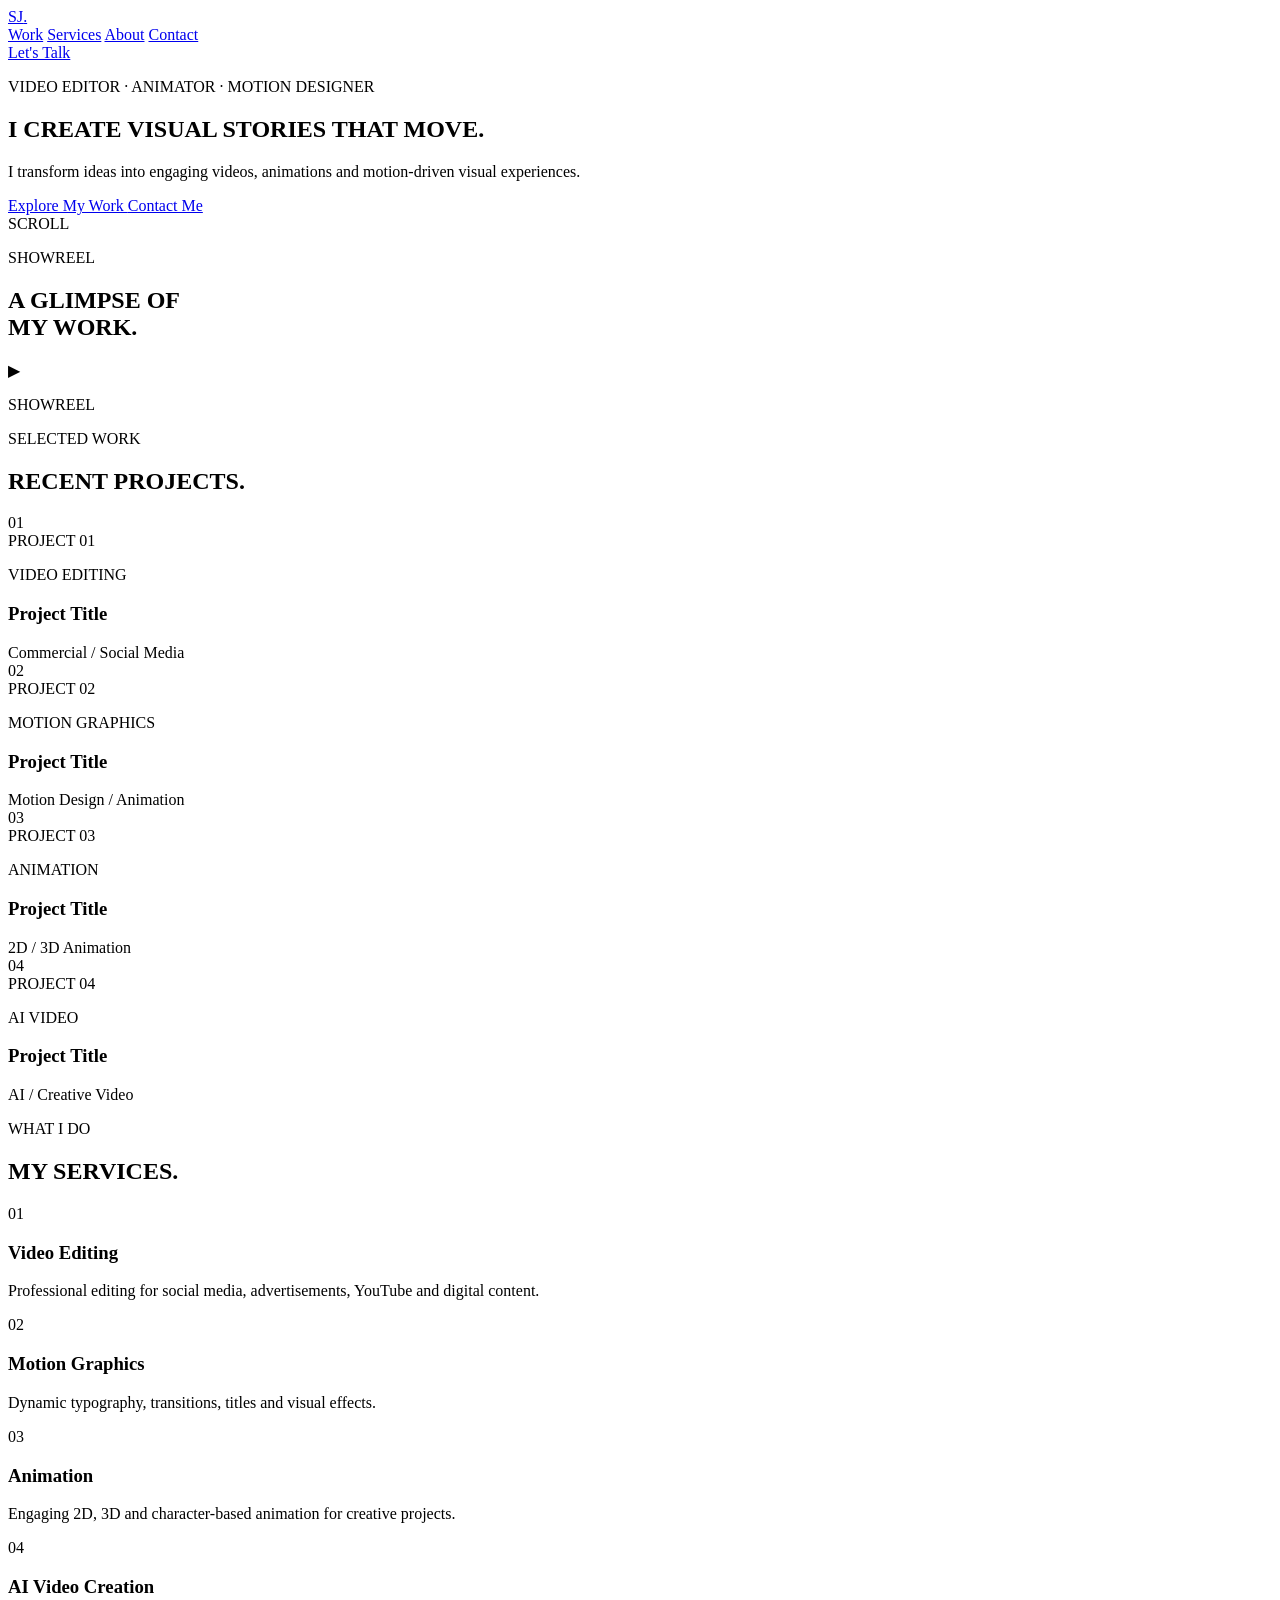
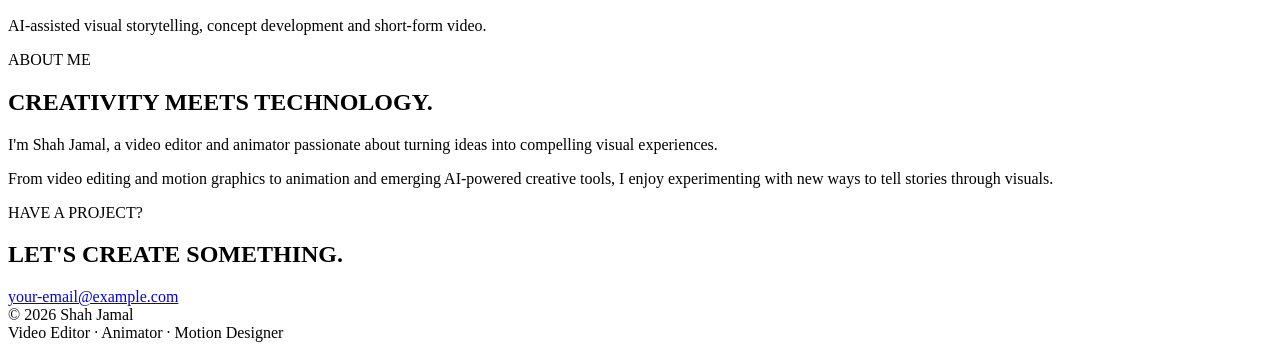
==== index.html @ 6ca26cd1 "Create initial portfolio structure" ====
<!DOCTYPE html>
<html lang="en">
<head>
    <meta charset="UTF-8">

    <meta name="viewport" content="width=device-width, initial-scale=1.0">

    <meta name="description" content="Shah Jamal — Video Editor, Animator and Motion Designer.">

    <title>Shah Jamal | Video Editor & Animator</title>

    <!-- Main stylesheet — we will create this next -->
    <link rel="stylesheet" href="style.css">
</head>

<body>

    <!-- =========================
         NAVIGATION
    ========================== -->

    <header class="navbar">

        <a href="#home" class="logo">
            SJ<span>.</span>
        </a>

        <nav>
            <a href="#work">Work</a>
            <a href="#services">Services</a>
            <a href="#about">About</a>
            <a href="#contact">Contact</a>
        </nav>

        <a href="#contact" class="nav-button">
            Let's Talk
        </a>

    </header>


    <!-- =========================
         HERO SECTION
    ========================== -->

    <main>

        <section id="home" class="hero">

            <div class="hero-content">

                <p class="eyebrow">
                    VIDEO EDITOR · ANIMATOR · MOTION DESIGNER
                </p>

                <h1>
                    I CREATE
                    <span>VISUAL STORIES</span>
                    THAT MOVE.
                </h1>

                <p class="hero-description">
                    I transform ideas into engaging videos, animations
                    and motion-driven visual experiences.
                </p>

                <div class="hero-buttons">

                    <a href="#work" class="primary-button">
                        Explore My Work
                    </a>

                    <a href="#contact" class="secondary-button">
                        Contact Me
                    </a>

                </div>

            </div>


            <!-- Decorative motion element -->

            <div class="hero-orb"></div>

            <div class="hero-grid"></div>


            <div class="scroll-indicator">
                <span>SCROLL</span>
                <div></div>
            </div>

        </section>



        <!-- =========================
             SHOWREEL
        ========================== -->

        <section class="showreel">

            <div class="section-heading">

                <p class="eyebrow">
                    SHOWREEL
                </p>

                <h2>
                    A GLIMPSE OF<br>
                    <span>MY WORK.</span>
                </h2>

            </div>


            <div class="showreel-container">

                <!--
                    Your showreel video will go here.

                    We will replace this placeholder with
                    your actual video later.
                -->

                <div class="video-placeholder">

                    <div class="play-button">
                        ▶
                    </div>

                    <p>
                        SHOWREEL
                    </p>

                </div>

            </div>

        </section>



        <!-- =========================
             SELECTED WORK
        ========================== -->

        <section id="work" class="work">

            <div class="section-heading">

                <p class="eyebrow">
                    SELECTED WORK
                </p>

                <h2>
                    RECENT <span>PROJECTS.</span>
                </h2>

            </div>


            <div class="projects">


                <!-- PROJECT 01 -->

                <article class="project">

                    <div class="project-image">

                        <div class="project-number">
                            01
                        </div>

                        <!-- Project thumbnail will go here -->

                        <div class="project-placeholder">
                            PROJECT 01
                        </div>

                    </div>

                    <div class="project-info">

                        <p>VIDEO EDITING</p>

                        <h3>
                            Project Title
                        </h3>

                        <span>
                            Commercial / Social Media
                        </span>

                    </div>

                </article>



                <!-- PROJECT 02 -->

                <article class="project">

                    <div class="project-image">

                        <div class="project-number">
                            02
                        </div>

                        <div class="project-placeholder">
                            PROJECT 02
                        </div>

                    </div>

                    <div class="project-info">

                        <p>MOTION GRAPHICS</p>

                        <h3>
                            Project Title
                        </h3>

                        <span>
                            Motion Design / Animation
                        </span>

                    </div>

                </article>



                <!-- PROJECT 03 -->

                <article class="project">

                    <div class="project-image">

                        <div class="project-number">
                            03
                        </div>

                        <div class="project-placeholder">
                            PROJECT 03
                        </div>

                    </div>

                    <div class="project-info">

                        <p>ANIMATION</p>

                        <h3>
                            Project Title
                        </h3>

                        <span>
                            2D / 3D Animation
                        </span>

                    </div>

                </article>



                <!-- PROJECT 04 -->

                <article class="project">

                    <div class="project-image">

                        <div class="project-number">
                            04
                        </div>

                        <div class="project-placeholder">
                            PROJECT 04
                        </div>

                    </div>

                    <div class="project-info">

                        <p>AI VIDEO</p>

                        <h3>
                            Project Title
                        </h3>

                        <span>
                            AI / Creative Video
                        </span>

                    </div>

                </article>

            </div>

        </section>



        <!-- =========================
             SERVICES
        ========================== -->

        <section id="services" class="services">

            <div class="section-heading">

                <p class="eyebrow">
                    WHAT I DO
                </p>

                <h2>
                    MY <span>SERVICES.</span>
                </h2>

            </div>


            <div class="services-list">

                <div class="service">
                    <span>01</span>
                    <h3>Video Editing</h3>
                    <p>
                        Professional editing for social media,
                        advertisements, YouTube and digital content.
                    </p>
                </div>


                <div class="service">
                    <span>02</span>
                    <h3>Motion Graphics</h3>
                    <p>
                        Dynamic typography, transitions,
                        titles and visual effects.
                    </p>
                </div>


                <div class="service">
                    <span>03</span>
                    <h3>Animation</h3>
                    <p>
                        Engaging 2D, 3D and character-based
                        animation for creative projects.
                    </p>
                </div>


                <div class="service">
                    <span>04</span>
                    <h3>AI Video Creation</h3>
                    <p>
                        AI-assisted visual storytelling,
                        concept development and short-form video.
                    </p>
                </div>

            </div>

        </section>



        <!-- =========================
             ABOUT
        ========================== -->

        <section id="about" class="about">

            <div class="about-label">

                <p class="eyebrow">
                    ABOUT ME
                </p>

            </div>


            <div class="about-content">

                <h2>
                    CREATIVITY
                    <span>MEETS</span>
                    TECHNOLOGY.
                </h2>

                <p>
                    I'm Shah Jamal, a video editor and animator
                    passionate about turning ideas into compelling
                    visual experiences.
                </p>

                <p>
                    From video editing and motion graphics to
                    animation and emerging AI-powered creative
                    tools, I enjoy experimenting with new ways
                    to tell stories through visuals.
                </p>

            </div>

        </section>



        <!-- =========================
             CONTACT
        ========================== -->

        <section id="contact" class="contact">

            <p class="eyebrow">
                HAVE A PROJECT?
            </p>

            <h2>
                LET'S CREATE
                <span>SOMETHING.</span>
            </h2>

            <a
                href="mailto:your-email@example.com"
                class="contact-email"
            >
                your-email@example.com
            </a>

        </section>

    </main>



    <!-- =========================
         FOOTER
    ========================== -->

    <footer>

        <div>
            © 2026 Shah Jamal
        </div>

        <div>
            Video Editor · Animator · Motion Designer
        </div>

    </footer>



    <!-- JavaScript — we will create this next -->
    <script src="script.js"></script>

</body>
</html>
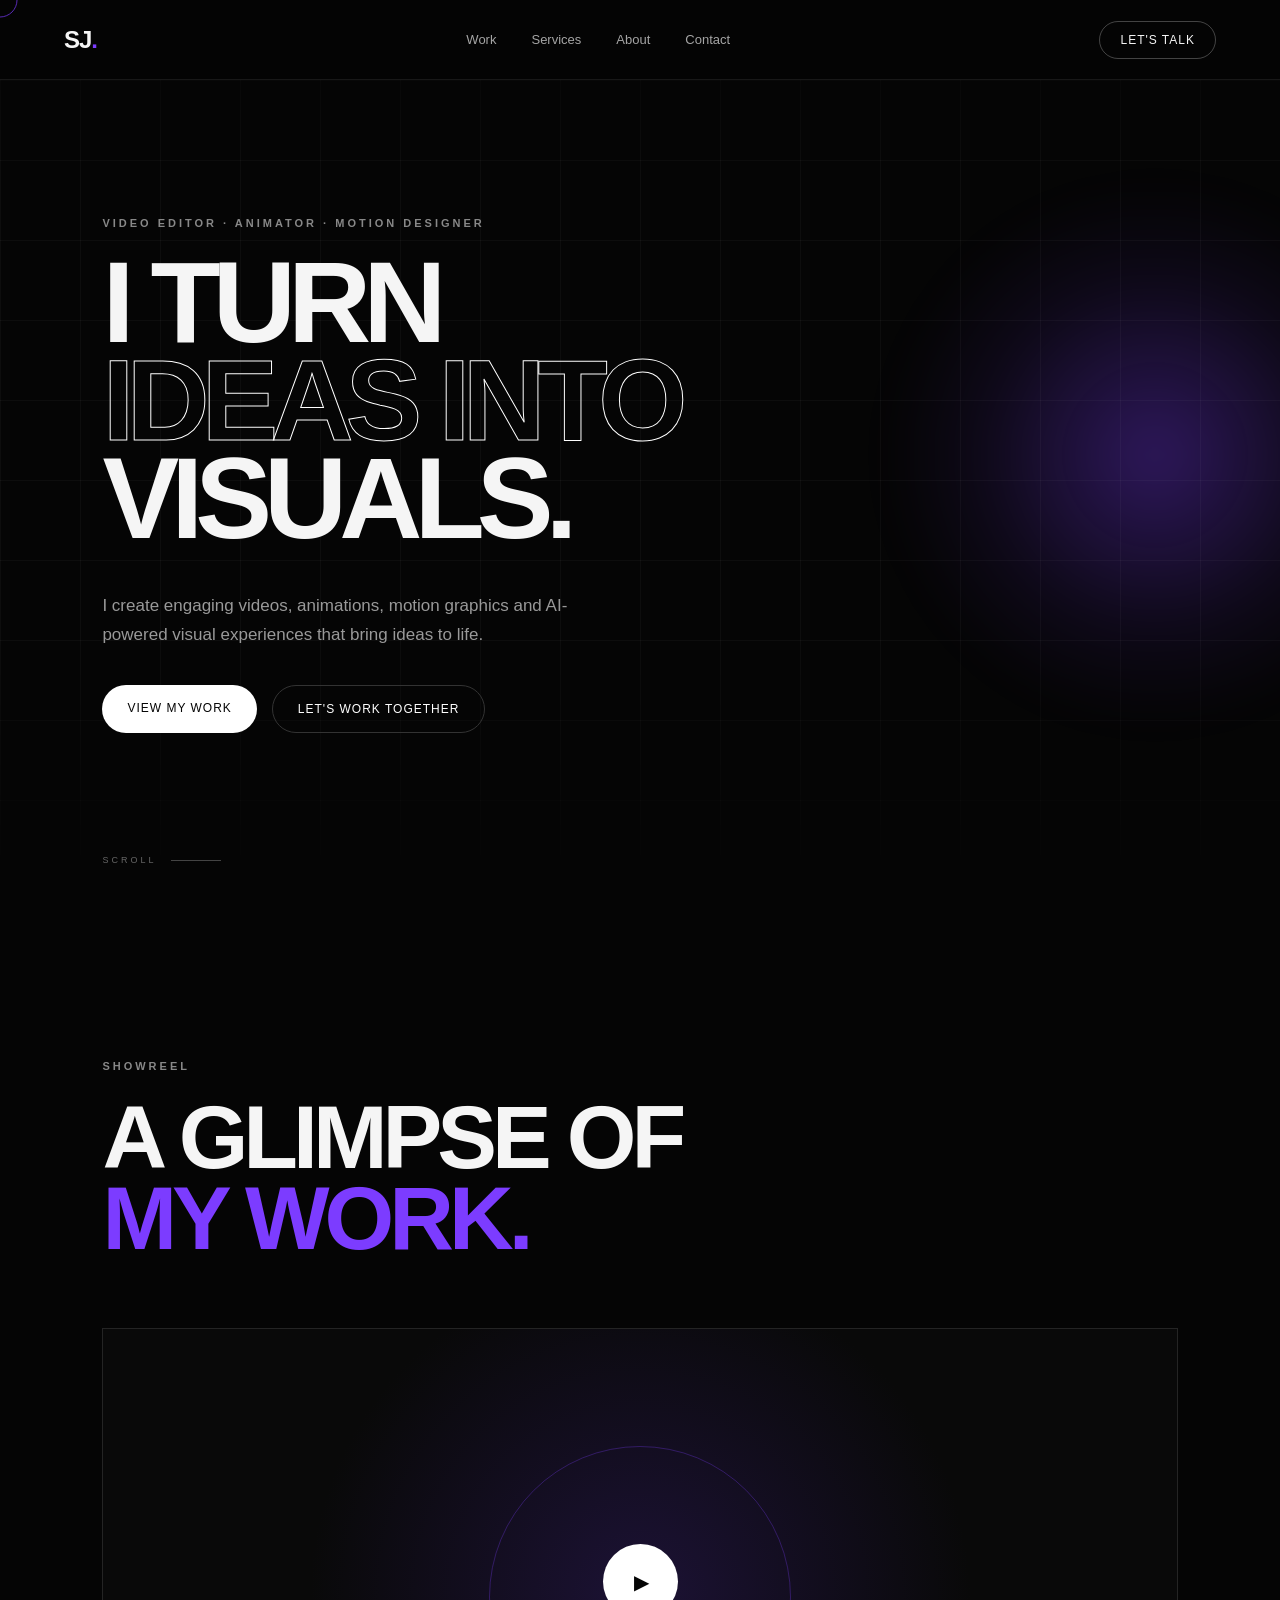
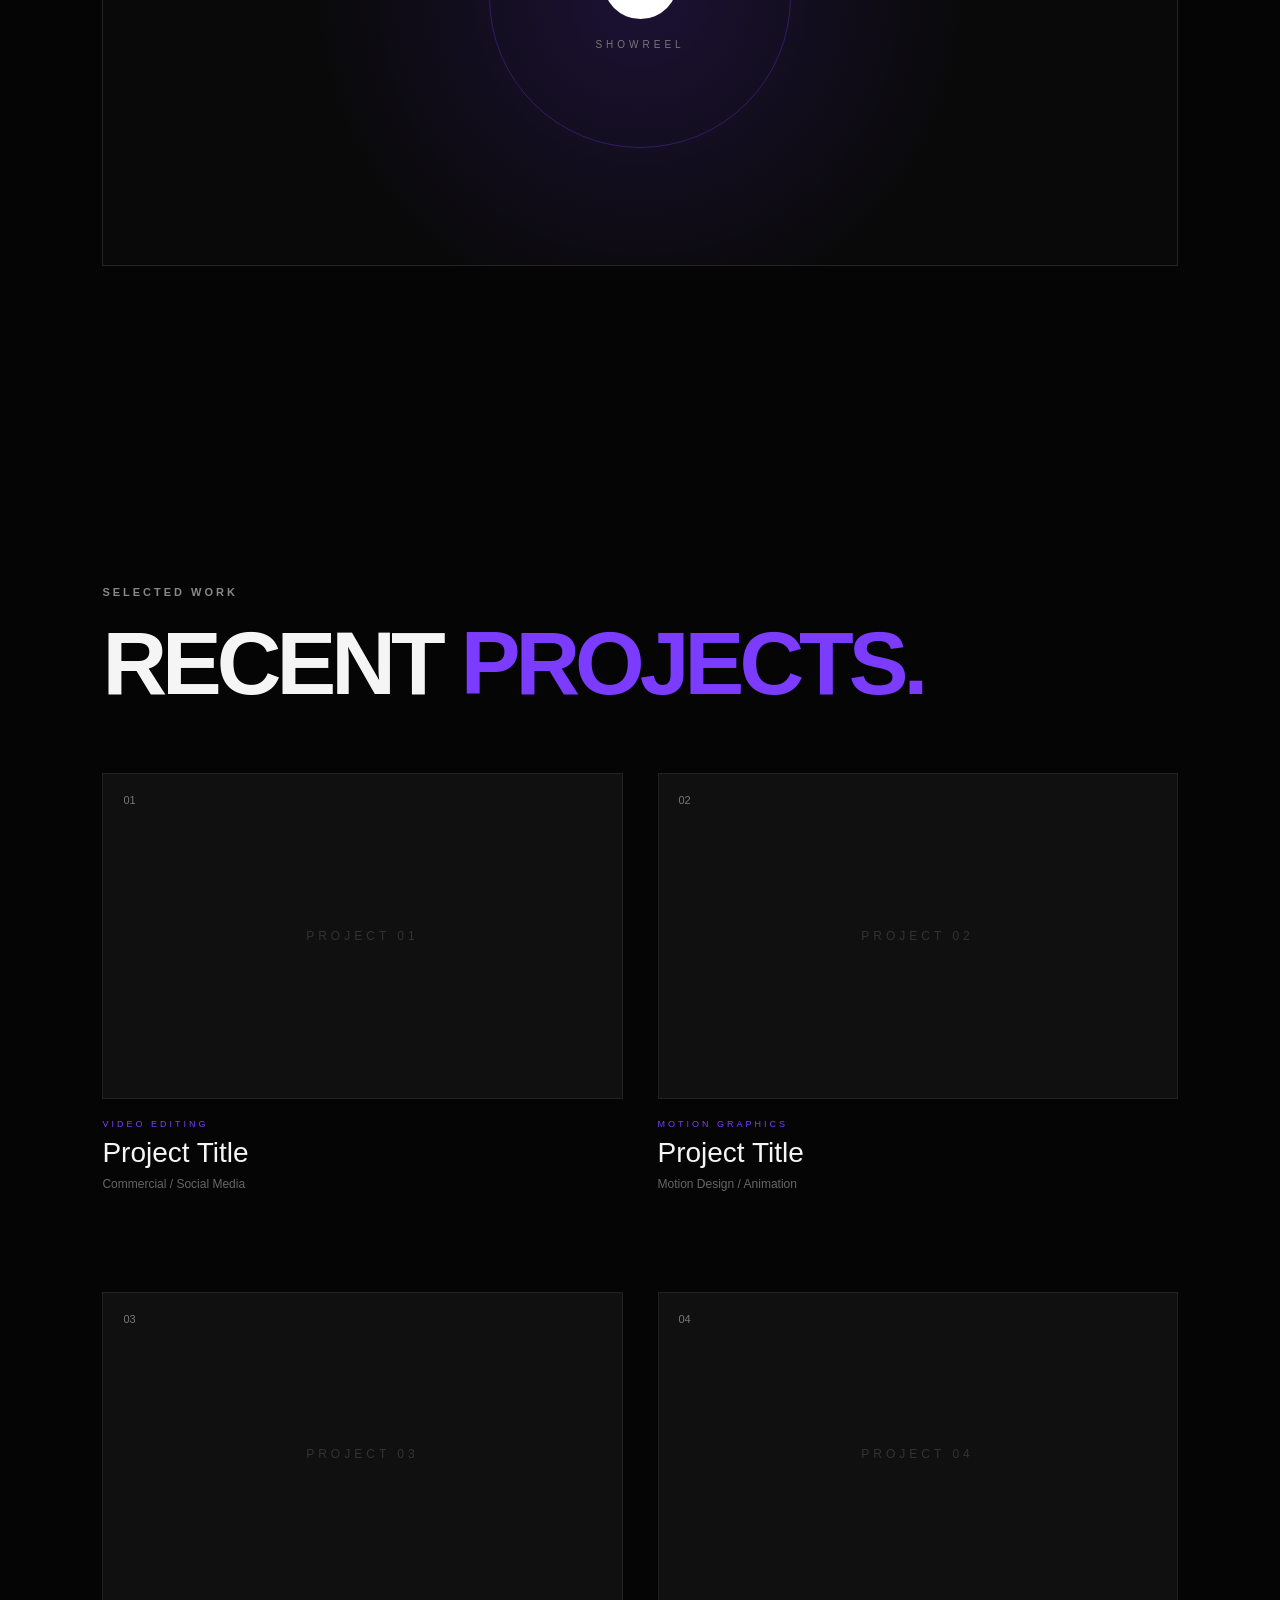
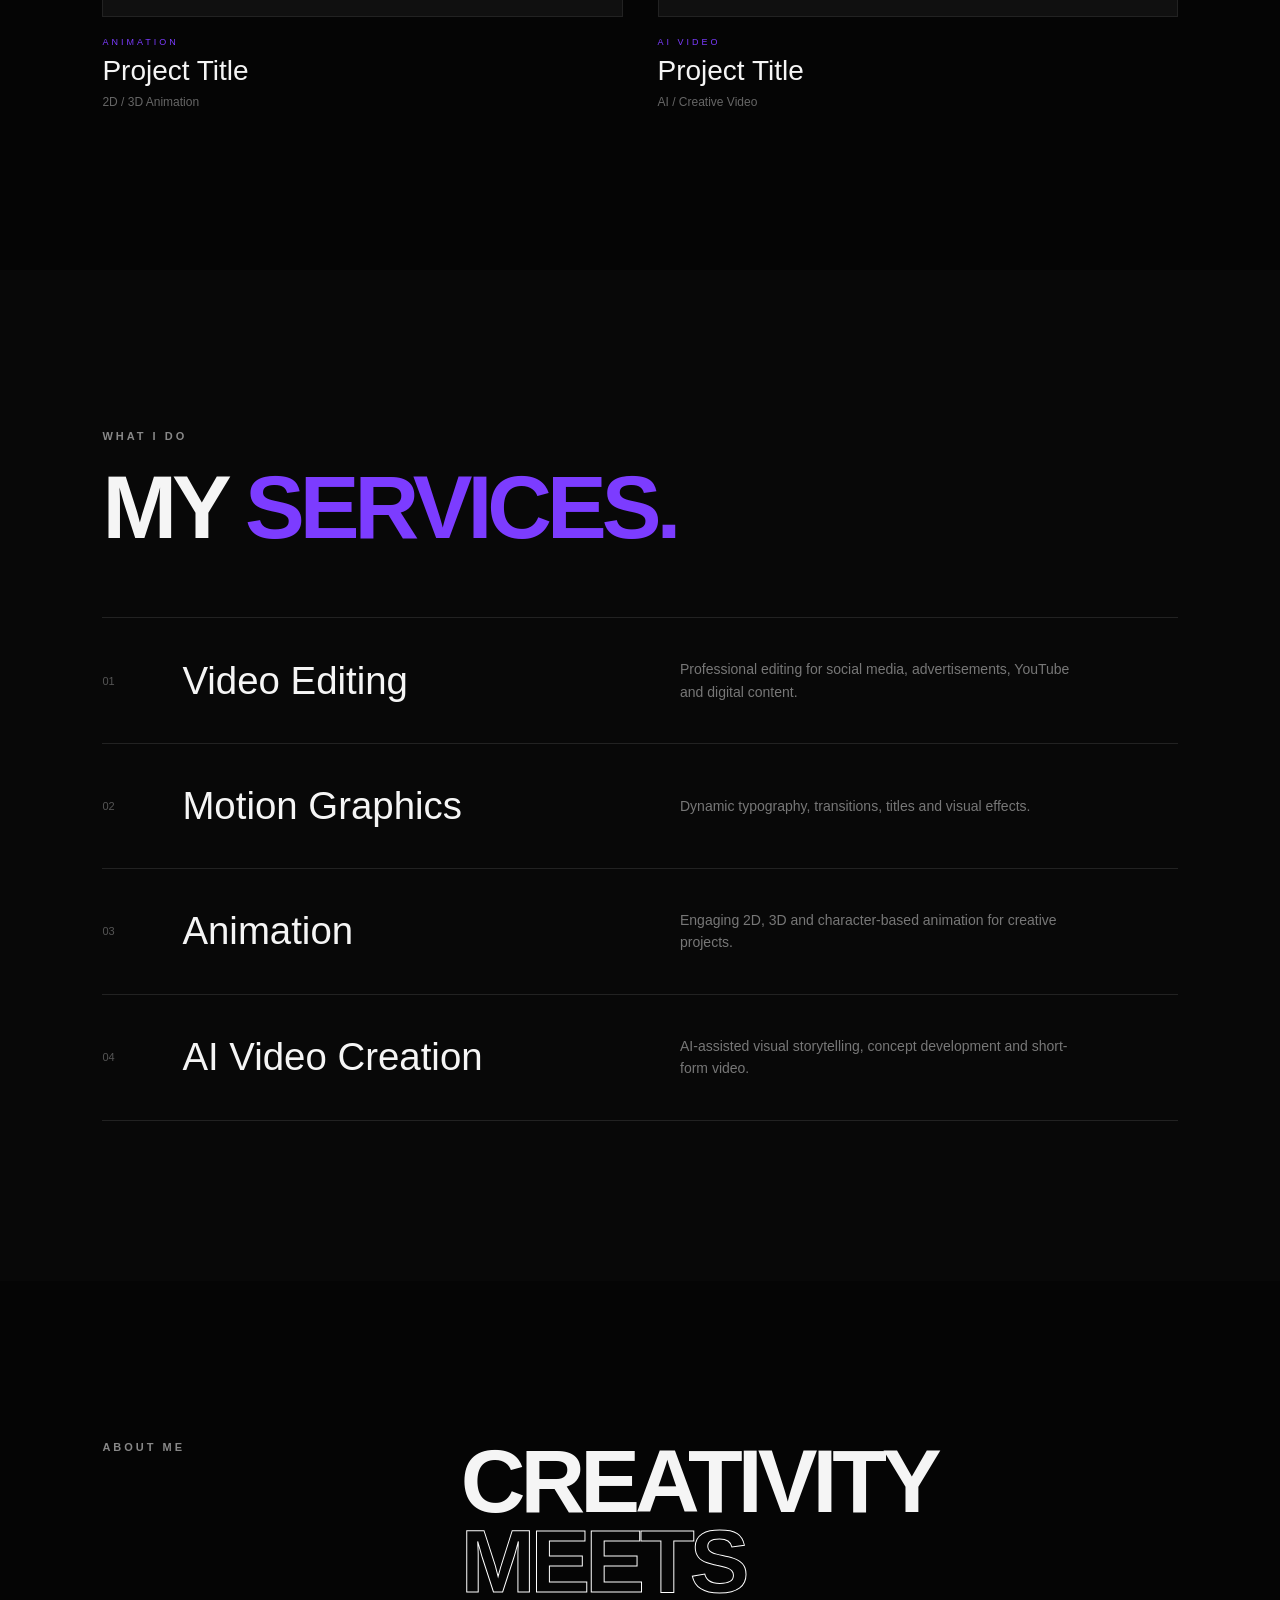
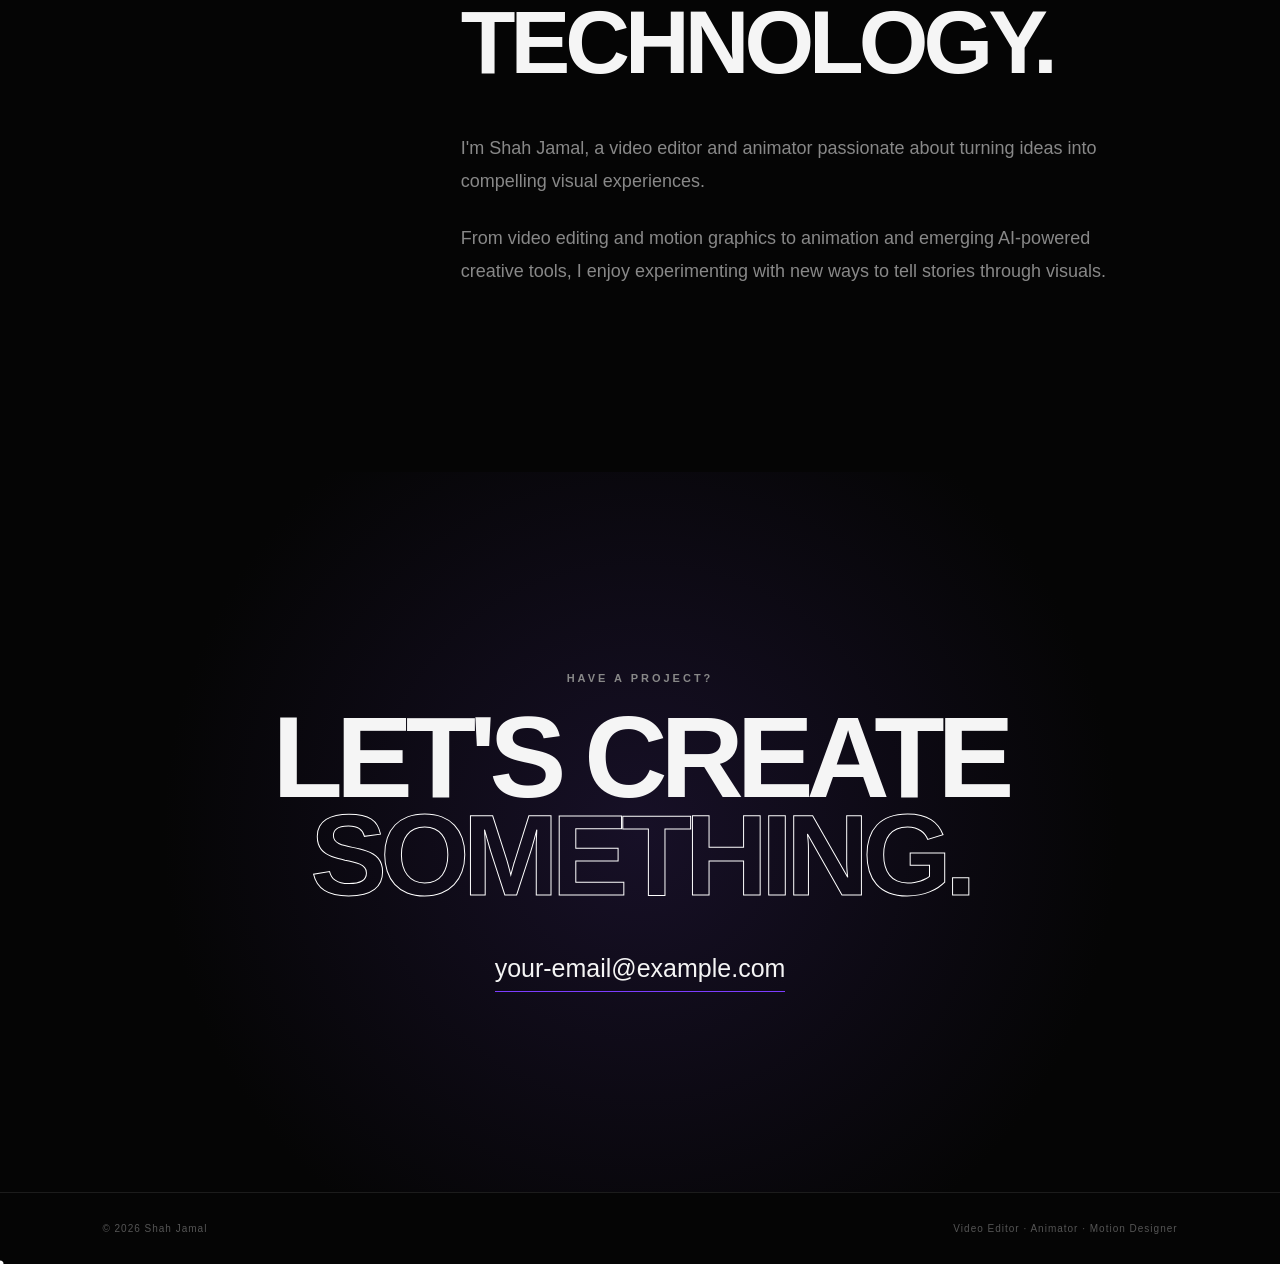
==== commit a71e470b: "index.html" ====
--- a/index.html
+++ b/index.html
@@ -50,31 +50,30 @@
             <div class="hero-content">
 
                 <p class="eyebrow">
-                    VIDEO EDITOR · ANIMATOR · MOTION DESIGNER
+                        VIDEO EDITOR · ANIMATOR · MOTION DESIGNER
                 </p>
 
                 <h1>
-                    I CREATE
-                    <span>VISUAL STORIES</span>
-                    THAT MOVE.
+                        I TURN
+                <span>IDEAS INTO</span>
+                        VISUALS.
                 </h1>
 
                 <p class="hero-description">
-                    I transform ideas into engaging videos, animations
-                    and motion-driven visual experiences.
-                </p>
-
-                <div class="hero-buttons">
-
-                    <a href="#work" class="primary-button">
-                        Explore My Work
-                    </a>
-
-                    <a href="#contact" class="secondary-button">
-                        Contact Me
-                    </a>
-
-                </div>
+    I create engaging videos, animations, motion graphics
+    and AI-powered visual experiences that bring ideas to life.
+                </p>
+<div class="hero-buttons">
+
+    <a href="#work" class="primary-button">
+        VIEW MY WORK
+    </a>
+
+    <a href="#contact" class="secondary-button">
+        LET'S WORK TOGETHER
+    </a>
+
+</div>
 
             </div>
 
--- a/style.css
+++ b/style.css
@@ -0,0 +1,953 @@
+/* =========================================
+   RESET & GLOBAL
+========================================= */
+
+* {
+    margin: 0;
+    padding: 0;
+    box-sizing: border-box;
+}
+
+html {
+    scroll-behavior: smooth;
+}
+
+body {
+    background: #050505;
+    color: #f5f5f5;
+    font-family: Arial, Helvetica, sans-serif;
+    overflow-x: hidden;
+}
+
+a {
+    color: inherit;
+    text-decoration: none;
+}
+
+::selection {
+    background: #ffffff;
+    color: #050505;
+}
+
+
+/* =========================================
+   NAVIGATION
+========================================= */
+
+.navbar {
+    position: fixed;
+    top: 0;
+    left: 0;
+
+    width: 100%;
+    height: 80px;
+
+    padding: 0 5vw;
+
+    display: flex;
+    align-items: center;
+    justify-content: space-between;
+
+    z-index: 1000;
+
+    background: rgba(5, 5, 5, 0.72);
+    backdrop-filter: blur(15px);
+    -webkit-backdrop-filter: blur(15px);
+
+    border-bottom: 1px solid rgba(255, 255, 255, 0.08);
+}
+
+.logo {
+    font-size: 24px;
+    font-weight: 800;
+    letter-spacing: -1px;
+}
+
+.logo span {
+    color: #7c3cff;
+}
+
+.navbar nav {
+    display: flex;
+    gap: 35px;
+}
+
+.navbar nav a {
+    font-size: 13px;
+    color: #a5a5a5;
+    transition: 0.3s ease;
+}
+
+.navbar nav a:hover {
+    color: #ffffff;
+}
+
+.nav-button {
+    border: 1px solid rgba(255, 255, 255, 0.25);
+    padding: 11px 20px;
+    border-radius: 50px;
+
+    font-size: 12px;
+    text-transform: uppercase;
+    letter-spacing: 1px;
+
+    transition: 0.3s ease;
+}
+
+.nav-button:hover {
+    background: #ffffff;
+    color: #050505;
+}
+
+
+/* =========================================
+   GENERAL
+========================================= */
+
+section {
+    position: relative;
+}
+
+.eyebrow {
+    font-size: 11px;
+    letter-spacing: 3px;
+    color: #888888;
+    font-weight: 600;
+    margin-bottom: 25px;
+}
+
+.section-heading {
+    margin-bottom: 70px;
+}
+
+.section-heading h2 {
+    font-size: clamp(42px, 7vw, 100px);
+    line-height: 0.9;
+    letter-spacing: -5px;
+    font-weight: 800;
+}
+
+.section-heading h2 span {
+    color: #7c3cff;
+}
+
+
+/* =========================================
+   HERO
+========================================= */
+
+.hero {
+    min-height: 100vh;
+
+    display: flex;
+    align-items: center;
+
+    padding: 150px 8vw 100px;
+
+    overflow: hidden;
+}
+
+.hero-content {
+    position: relative;
+    z-index: 5;
+    max-width: 900px;
+}
+
+.hero h1 {
+    font-size: clamp(55px, 9vw, 145px);
+    line-height: 0.85;
+    letter-spacing: -8px;
+    font-weight: 900;
+}
+
+.hero h1 span {
+    display: block;
+    color: transparent;
+
+    -webkit-text-stroke: 1px #ffffff;
+
+    transition: 0.5s ease;
+}
+
+.hero h1 span:hover {
+    color: #7c3cff;
+    -webkit-text-stroke: 1px #7c3cff;
+}
+
+.hero-description {
+    max-width: 480px;
+
+    margin-top: 45px;
+
+    color: #999999;
+    font-size: 17px;
+    line-height: 1.7;
+}
+
+.hero-buttons {
+    display: flex;
+    gap: 15px;
+    margin-top: 35px;
+}
+
+.primary-button,
+.secondary-button {
+    padding: 16px 25px;
+    border-radius: 50px;
+
+    font-size: 12px;
+    text-transform: uppercase;
+    letter-spacing: 1px;
+
+    transition: 0.3s ease;
+}
+
+.primary-button {
+    background: #ffffff;
+    color: #050505;
+}
+
+.primary-button:hover {
+    background: #7c3cff;
+    color: #ffffff;
+    transform: translateY(-3px);
+}
+
+.secondary-button {
+    border: 1px solid #333333;
+    color: #ffffff;
+}
+
+.secondary-button:hover {
+    border-color: #7c3cff;
+    color: #7c3cff;
+}
+
+
+/* =========================================
+   HERO DECORATIONS
+========================================= */
+
+.hero-orb {
+    position: absolute;
+
+    width: 550px;
+    height: 550px;
+
+    right: -150px;
+    top: 20%;
+
+    border-radius: 50%;
+
+    background:
+        radial-gradient(
+            circle,
+            rgba(124, 60, 255, 0.35),
+            rgba(124, 60, 255, 0.08) 45%,
+            transparent 70%
+        );
+
+    filter: blur(20px);
+
+    animation: floatOrb 7s ease-in-out infinite;
+}
+
+@keyframes floatOrb {
+
+    0%,
+    100% {
+        transform: translateY(0) scale(1);
+    }
+
+    50% {
+        transform: translateY(-35px) scale(1.05);
+    }
+}
+
+.hero-grid {
+    position: absolute;
+
+    inset: 0;
+
+    background-image:
+        linear-gradient(
+            rgba(255, 255, 255, 0.035) 1px,
+            transparent 1px
+        ),
+        linear-gradient(
+            90deg,
+            rgba(255, 255, 255, 0.035) 1px,
+            transparent 1px
+        );
+
+    background-size: 80px 80px;
+
+    mask-image: linear-gradient(
+        to bottom,
+        transparent,
+        black 20%,
+        black 70%,
+        transparent
+    );
+
+    pointer-events: none;
+}
+
+.scroll-indicator {
+    position: absolute;
+
+    bottom: 35px;
+    left: 8vw;
+
+    display: flex;
+    align-items: center;
+    gap: 15px;
+
+    color: #666666;
+    font-size: 9px;
+    letter-spacing: 3px;
+}
+
+.scroll-indicator div {
+    width: 50px;
+    height: 1px;
+    background: #444444;
+}
+
+
+/* =========================================
+   SHOWREEL
+========================================= */
+
+.showreel {
+    padding: 160px 8vw;
+}
+
+.showreel-container {
+    width: 100%;
+}
+
+.video-placeholder {
+    aspect-ratio: 16 / 8;
+
+    background:
+        radial-gradient(
+            circle at center,
+            #1c1235,
+            #090909 55%
+        );
+
+    border: 1px solid #242424;
+
+    display: flex;
+    align-items: center;
+    justify-content: center;
+    flex-direction: column;
+
+    position: relative;
+    overflow: hidden;
+
+    transition: 0.5s ease;
+}
+
+.video-placeholder::before {
+    content: "";
+
+    position: absolute;
+
+    width: 300px;
+    height: 300px;
+
+    border-radius: 50%;
+
+    border: 1px solid rgba(124, 60, 255, 0.3);
+
+    animation: pulse 4s infinite;
+}
+
+@keyframes pulse {
+
+    0% {
+        transform: scale(0.7);
+        opacity: 0.2;
+    }
+
+    50% {
+        transform: scale(1.3);
+        opacity: 0.8;
+    }
+
+    100% {
+        transform: scale(0.7);
+        opacity: 0.2;
+    }
+}
+
+.video-placeholder:hover {
+    border-color: #7c3cff;
+}
+
+.video-placeholder p {
+    margin-top: 20px;
+    font-size: 10px;
+    letter-spacing: 4px;
+    color: #777777;
+}
+
+.play-button {
+    position: relative;
+    z-index: 2;
+
+    width: 75px;
+    height: 75px;
+
+    border-radius: 50%;
+
+    background: #ffffff;
+    color: #050505;
+
+    display: flex;
+    align-items: center;
+    justify-content: center;
+
+    font-size: 20px;
+
+    padding-left: 3px;
+
+    transition: 0.3s ease;
+}
+
+.video-placeholder:hover .play-button {
+    transform: scale(1.1);
+    background: #7c3cff;
+    color: #ffffff;
+}
+
+
+/* =========================================
+   WORK
+========================================= */
+
+.work {
+    padding: 160px 8vw;
+}
+
+.projects {
+    display: grid;
+    grid-template-columns: repeat(2, 1fr);
+    gap: 100px 35px;
+}
+
+.project {
+    cursor: pointer;
+}
+
+.project-image {
+    aspect-ratio: 16 / 10;
+
+    background: #101010;
+
+    border: 1px solid #222222;
+
+    position: relative;
+    overflow: hidden;
+
+    transition: 0.5s ease;
+}
+
+.project:hover .project-image {
+    transform: scale(0.98);
+    border-color: #7c3cff;
+}
+
+.project-placeholder {
+    height: 100%;
+
+    display: flex;
+    align-items: center;
+    justify-content: center;
+
+    color: #333333;
+
+    font-size: 12px;
+    letter-spacing: 4px;
+}
+
+.project-number {
+    position: absolute;
+
+    top: 20px;
+    left: 20px;
+
+    z-index: 2;
+
+    font-size: 11px;
+    color: #777777;
+}
+
+.project-info {
+    padding-top: 20px;
+}
+
+.project-info p {
+    font-size: 9px;
+    letter-spacing: 3px;
+    color: #7c3cff;
+    margin-bottom: 8px;
+}
+
+.project-info h3 {
+    font-size: 28px;
+    font-weight: 500;
+    margin-bottom: 5px;
+}
+
+.project-info span {
+    font-size: 12px;
+    color: #666666;
+}
+
+
+/* =========================================
+   SERVICES
+========================================= */
+
+.services {
+    padding: 160px 8vw;
+
+    background: #080808;
+}
+
+.services-list {
+    border-top: 1px solid #222222;
+}
+
+.service {
+    display: grid;
+    grid-template-columns: 80px 1fr 1fr;
+
+    align-items: center;
+
+    padding: 40px 0;
+
+    border-bottom: 1px solid #222222;
+
+    transition: 0.4s ease;
+}
+
+.service:hover {
+    padding-left: 20px;
+    background: rgba(124, 60, 255, 0.04);
+}
+
+.service > span {
+    color: #555555;
+    font-size: 11px;
+}
+
+.service h3 {
+    font-size: clamp(25px, 3vw, 45px);
+    font-weight: 500;
+}
+
+.service p {
+    color: #777777;
+    font-size: 14px;
+    line-height: 1.6;
+    max-width: 400px;
+}
+
+
+/* =========================================
+   ABOUT
+========================================= */
+
+.about {
+    min-height: 80vh;
+
+    padding: 160px 8vw;
+
+    display: grid;
+    grid-template-columns: 1fr 2fr;
+
+    align-items: start;
+}
+
+.about-content h2 {
+    font-size: clamp(45px, 7vw, 100px);
+
+    line-height: 0.9;
+
+    letter-spacing: -5px;
+
+    margin-bottom: 50px;
+}
+
+.about-content h2 span {
+    color: transparent;
+
+    -webkit-text-stroke: 1px #ffffff;
+}
+
+.about-content p {
+    max-width: 650px;
+
+    color: #888888;
+
+    font-size: 18px;
+
+    line-height: 1.8;
+
+    margin-bottom: 25px;
+}
+
+
+/* =========================================
+   CONTACT
+========================================= */
+
+.contact {
+    min-height: 80vh;
+
+    padding: 160px 8vw;
+
+    display: flex;
+
+    flex-direction: column;
+
+    justify-content: center;
+
+    align-items: center;
+
+    text-align: center;
+
+    background:
+        radial-gradient(
+            circle at center,
+            #171027,
+            #050505 65%
+        );
+}
+
+.contact h2 {
+    font-size: clamp(50px, 9vw, 130px);
+
+    line-height: 0.85;
+
+    letter-spacing: -7px;
+
+    margin-bottom: 50px;
+}
+
+.contact h2 span {
+    display: block;
+
+    color: transparent;
+
+    -webkit-text-stroke: 1px #ffffff;
+}
+
+.contact-email {
+    font-size: clamp(16px, 2vw, 25px);
+
+    border-bottom: 1px solid #7c3cff;
+
+    padding-bottom: 8px;
+
+    transition: 0.3s ease;
+}
+
+.contact-email:hover {
+    color: #7c3cff;
+}
+
+
+/* =========================================
+   FOOTER
+========================================= */
+
+footer {
+    padding: 30px 8vw;
+
+    border-top: 1px solid #1c1c1c;
+
+    display: flex;
+
+    justify-content: space-between;
+
+    color: #555555;
+
+    font-size: 10px;
+
+    letter-spacing: 1px;
+}
+
+
+/* =========================================
+   RESPONSIVE DESIGN
+========================================= */
+
+@media (max-width: 800px) {
+
+    .navbar {
+        height: 70px;
+        padding: 0 5vw;
+    }
+
+    .navbar nav {
+        display: none;
+    }
+
+    .hero {
+        padding: 130px 6vw 80px;
+    }
+
+    .hero h1 {
+        letter-spacing: -4px;
+    }
+
+    .hero-orb {
+        width: 350px;
+        height: 350px;
+        right: -150px;
+    }
+
+    .section-heading h2 {
+        letter-spacing: -3px;
+    }
+
+    .showreel,
+    .work,
+    .services,
+    .about {
+        padding: 100px 6vw;
+    }
+
+    .projects {
+        grid-template-columns: 1fr;
+        gap: 70px;
+    }
+
+    .service {
+        grid-template-columns: 50px 1fr;
+        gap: 15px;
+    }
+
+    .service p {
+        grid-column: 2;
+    }
+
+    .about {
+        grid-template-columns: 1fr;
+        gap: 50px;
+    }
+
+    .contact {
+        padding: 100px 6vw;
+    }
+
+    .contact h2 {
+        letter-spacing: -4px;
+    }
+
+    footer {
+        padding: 25px 6vw;
+        flex-direction: column;
+        gap: 10px;
+    }
+}
+
+
+@media (max-width: 500px) {
+
+    .nav-button {
+        display: none;
+    }
+
+    .hero-buttons {
+        flex-direction: column;
+        align-items: flex-start;
+    }
+
+    .primary-button,
+    .secondary-button {
+        width: 100%;
+        text-align: center;
+    }
+
+    .service {
+        grid-template-columns: 35px 1fr;
+    }
+
+    .service h3 {
+        font-size: 25px;
+    }
+
+    .about-content h2 {
+        letter-spacing: -3px;
+    }
+}
+
+/* =========================================
+   CUSTOM CURSOR
+========================================= */
+
+.custom-cursor {
+    position: fixed;
+
+    width: 7px;
+    height: 7px;
+
+    background: #ffffff;
+
+    border-radius: 50%;
+
+    pointer-events: none;
+
+    z-index: 9999;
+
+    transform: translate(-50%, -50%);
+
+    transition:
+        width 0.2s ease,
+        height 0.2s ease,
+        background 0.2s ease;
+}
+
+
+.cursor-follower {
+    position: fixed;
+
+    width: 35px;
+    height: 35px;
+
+    border: 1px solid rgba(124, 60, 255, 0.7);
+
+    border-radius: 50%;
+
+    pointer-events: none;
+
+    z-index: 9998;
+
+    transform: translate(-50%, -50%);
+
+    transition:
+        width 0.3s ease,
+        height 0.3s ease,
+        background 0.3s ease,
+        border 0.3s ease;
+}
+
+
+/* Cursor becomes larger over interactive elements */
+
+.cursor-hover .custom-cursor {
+    width: 10px;
+    height: 10px;
+
+    background: #7c3cff;
+}
+
+
+.cursor-hover .cursor-follower {
+    width: 55px;
+    height: 55px;
+
+    border-color: #7c3cff;
+
+    background: rgba(124, 60, 255, 0.08);
+}
+
+
+/* =========================================
+   SCROLL REVEAL
+========================================= */
+
+.reveal {
+    opacity: 0;
+
+    transform: translateY(50px);
+
+    transition:
+        opacity 0.9s ease,
+        transform 0.9s ease;
+}
+
+
+.reveal.revealed {
+    opacity: 1;
+
+    transform: translateY(0);
+}
+
+
+/* =========================================
+   NAVBAR SCROLL STATE
+========================================= */
+
+.navbar.scrolled {
+    background: rgba(5, 5, 5, 0.92);
+
+    border-bottom-color:
+        rgba(124, 60, 255, 0.2);
+}
+
+
+/* =========================================
+   EXTRA PROJECT EFFECT
+========================================= */
+
+.project-image::after {
+    content: "";
+
+    position: absolute;
+
+    inset: 0;
+
+    background:
+        linear-gradient(
+            135deg,
+            transparent 40%,
+            rgba(124, 60, 255, 0.12),
+            transparent 60%
+        );
+
+    transform:
+        translateX(-100%);
+
+    transition:
+        transform 0.8s ease;
+}
+
+
+.project:hover .project-image::after {
+    transform:
+        translateX(100%);
+}
+
+
+/* =========================================
+   SERVICE NUMBER HOVER
+========================================= */
+
+.service:hover > span {
+    color: #7c3cff;
+}
+
+
+/* =========================================
+   MOBILE CURSOR
+========================================= */
+
+/*
+   Touchscreen devices don't need a custom cursor.
+*/
+
+@media (max-width: 800px) {
+
+    .custom-cursor,
+    .cursor-follower {
+        display: none;
+    }
+
+}
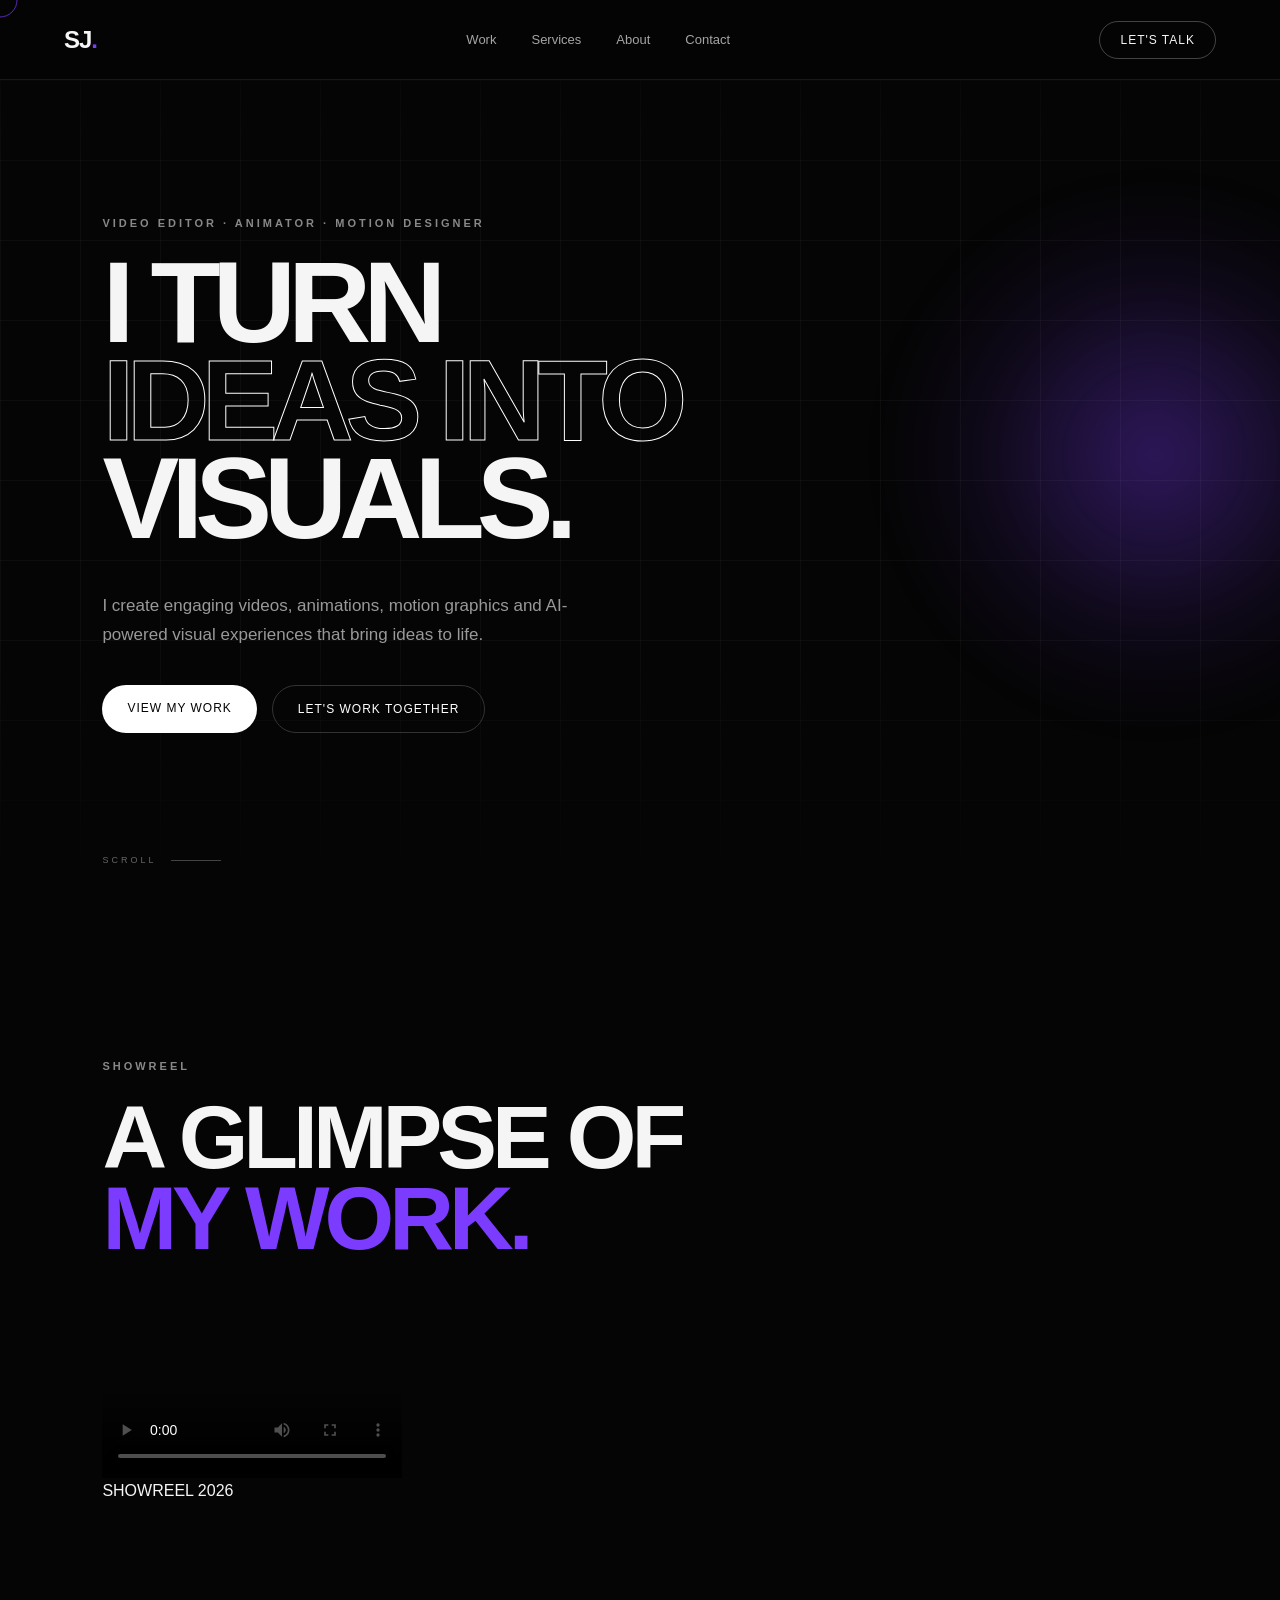
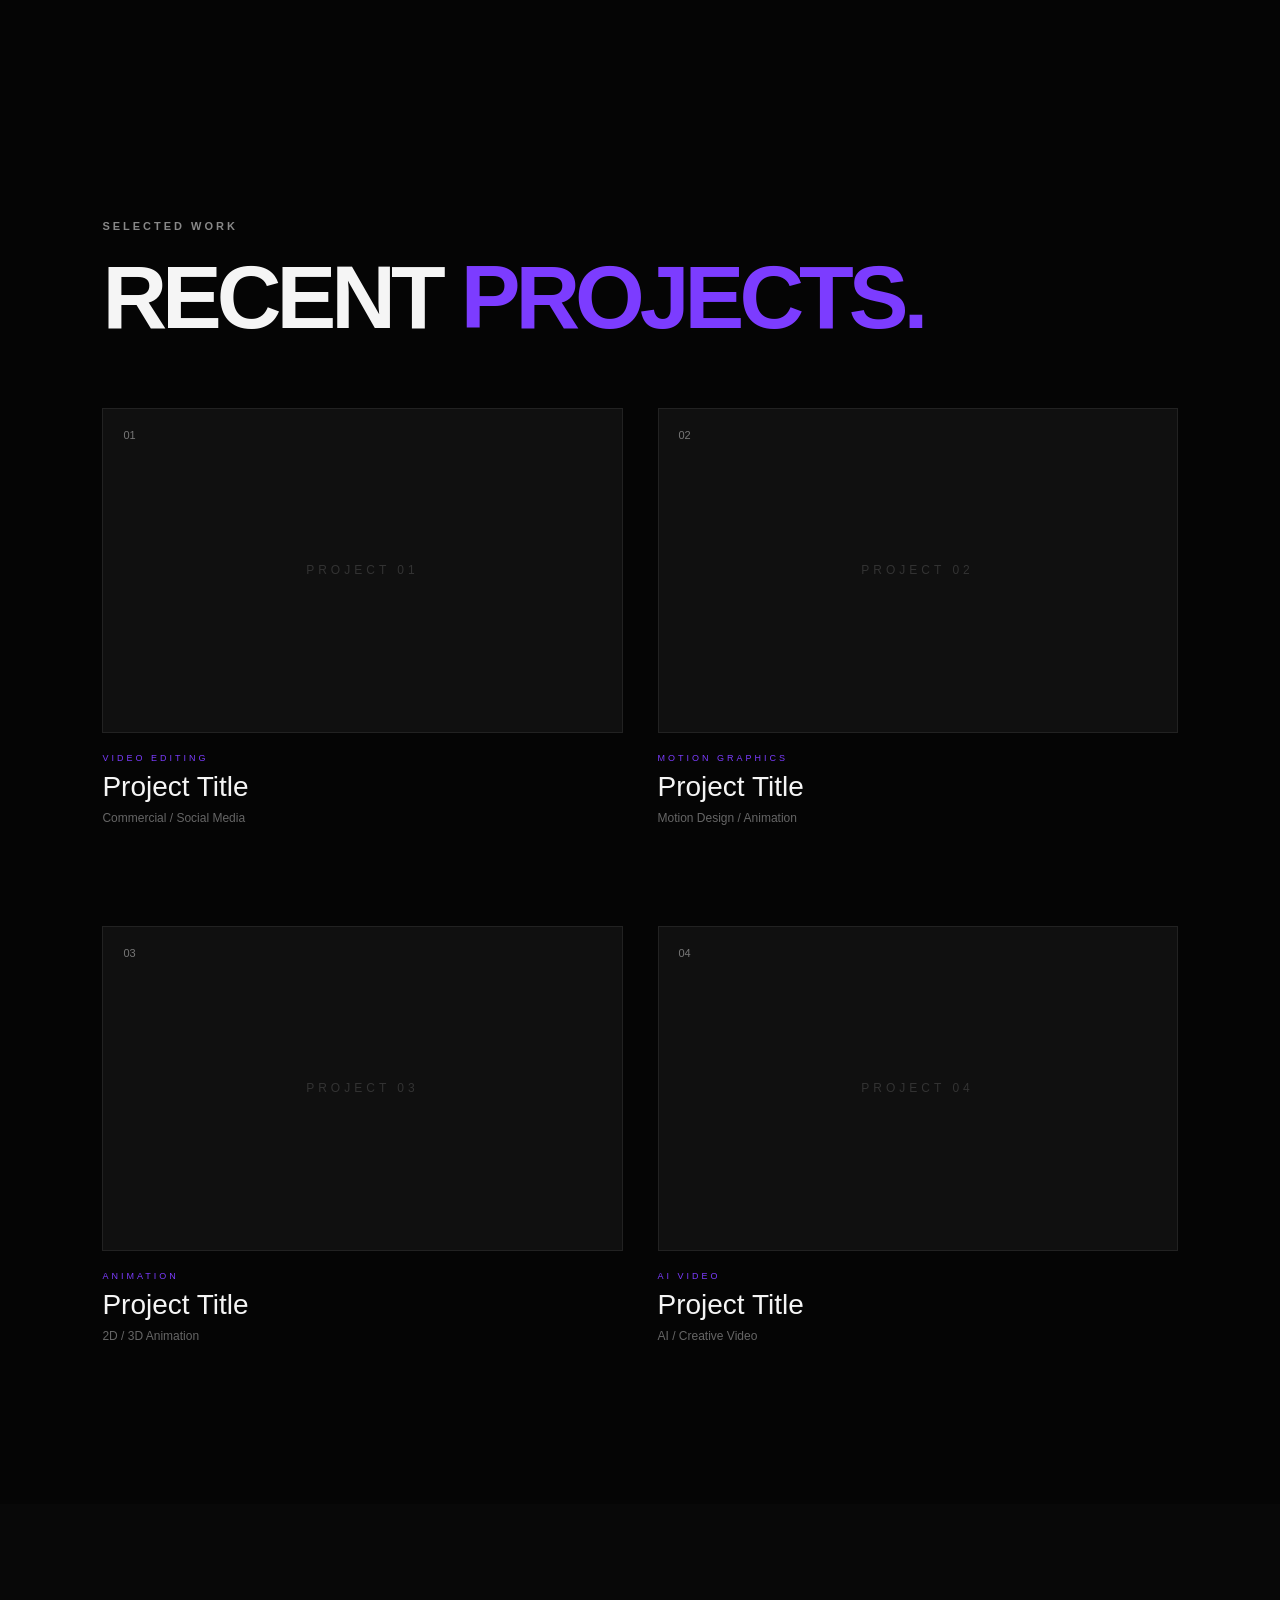
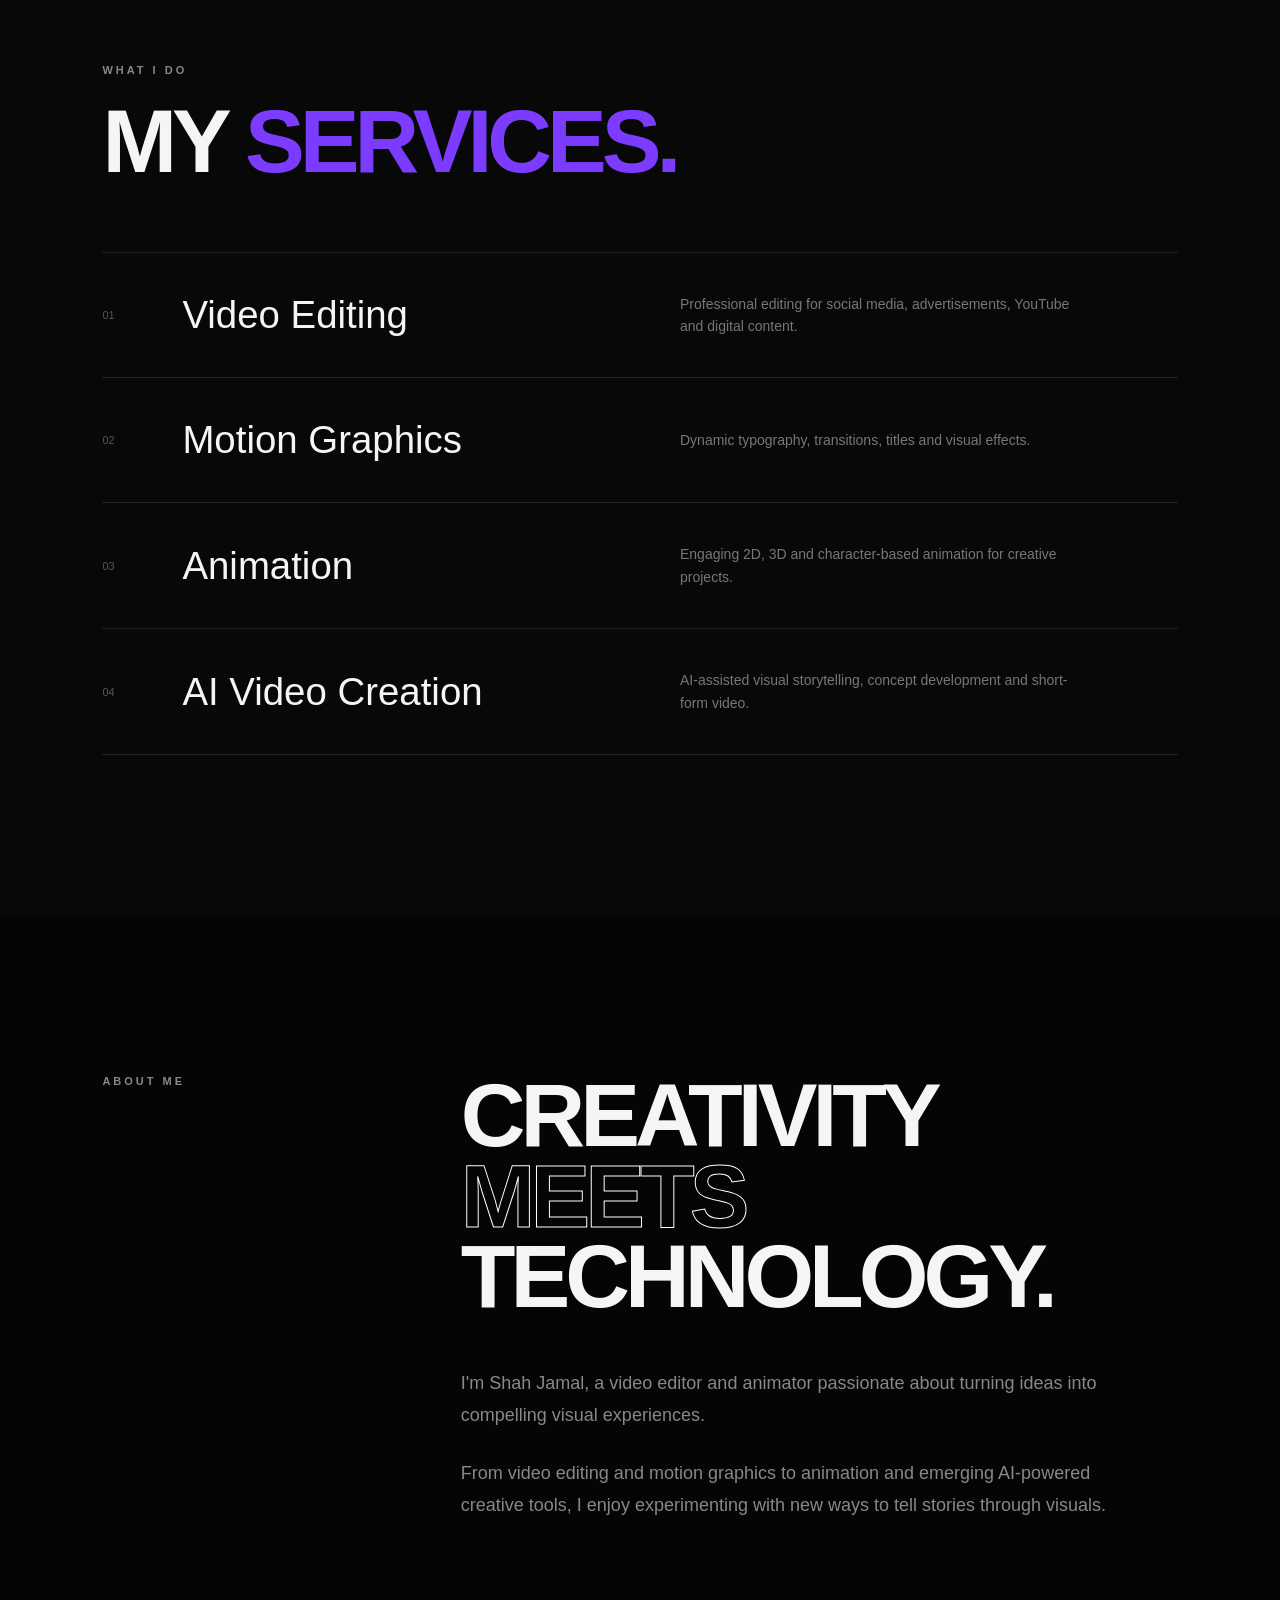
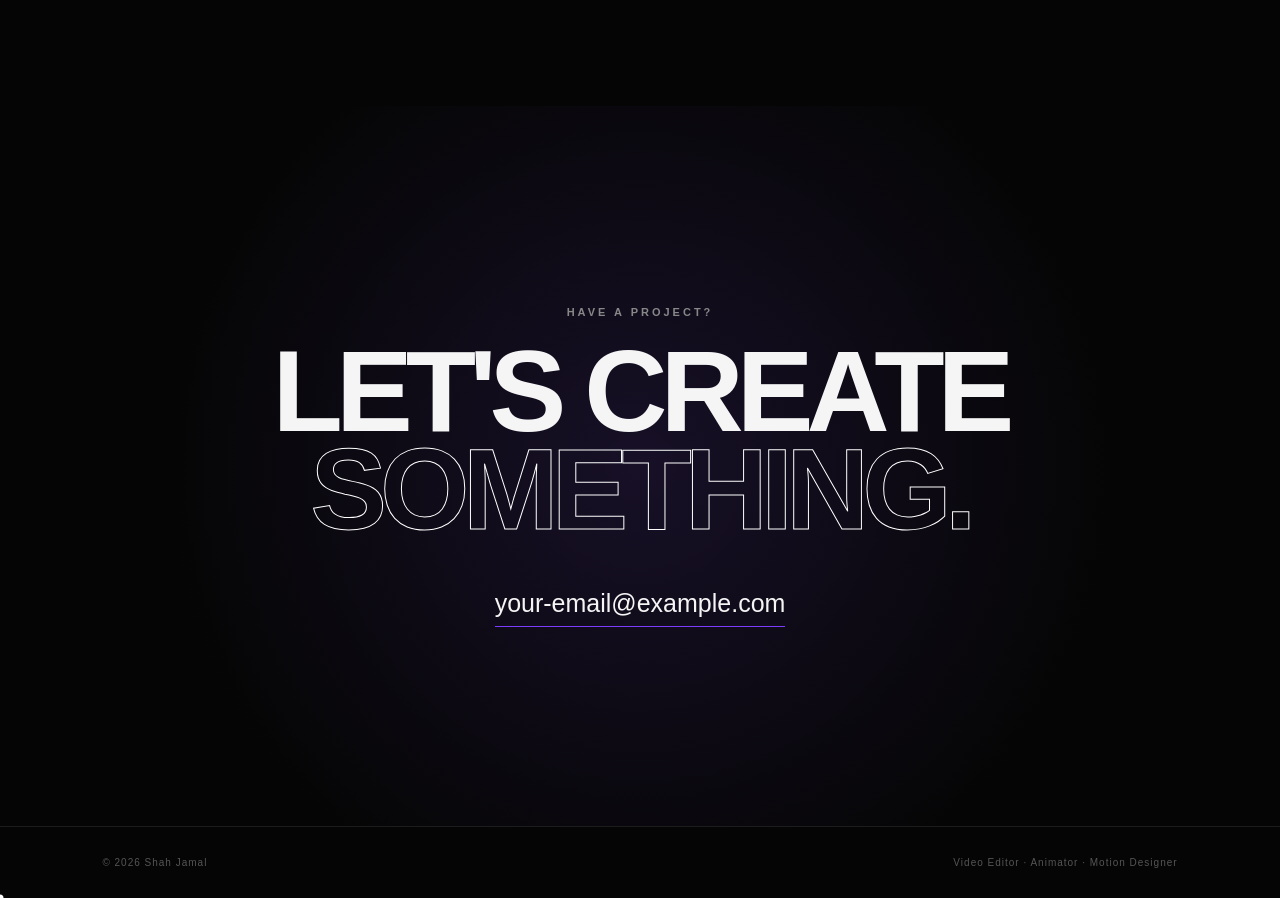
==== commit 0acbda9a: "index.html" ====
--- a/index.html
+++ b/index.html
@@ -95,7 +95,7 @@
 
 
         <!-- =========================
-             SHOWREEL
+             
         ========================== -->
 
         <section class="showreel">
@@ -116,26 +116,29 @@
 
             <div class="showreel-container">
 
-                <!--
-                    Your showreel video will go here.
-
-                    We will replace this placeholder with
-                    your actual video later.
-                -->
-
-                <div class="video-placeholder">
-
-                    <div class="play-button">
-                        ▶
-                    </div>
-
-                    <p>
-                        SHOWREEL
-                    </p>
-
-                </div>
-
-            </div>
+    <div class="showreel-video">
+
+        <video
+            controls
+            preload="metadata"
+            poster="assets/images/showreel-cover.jpg"
+        >
+            <source
+                src="https://youtu.be/Jn01EnZVMNg"
+                type="video/mp4"
+            >
+
+            Your browser does not support the video tag.
+        </video>
+
+        <div class="showreel-label">
+            <span>SHOWREEL</span>
+            <span>2026</span>
+        </div>
+
+    </div>
+
+</div>
 
         </section>
 
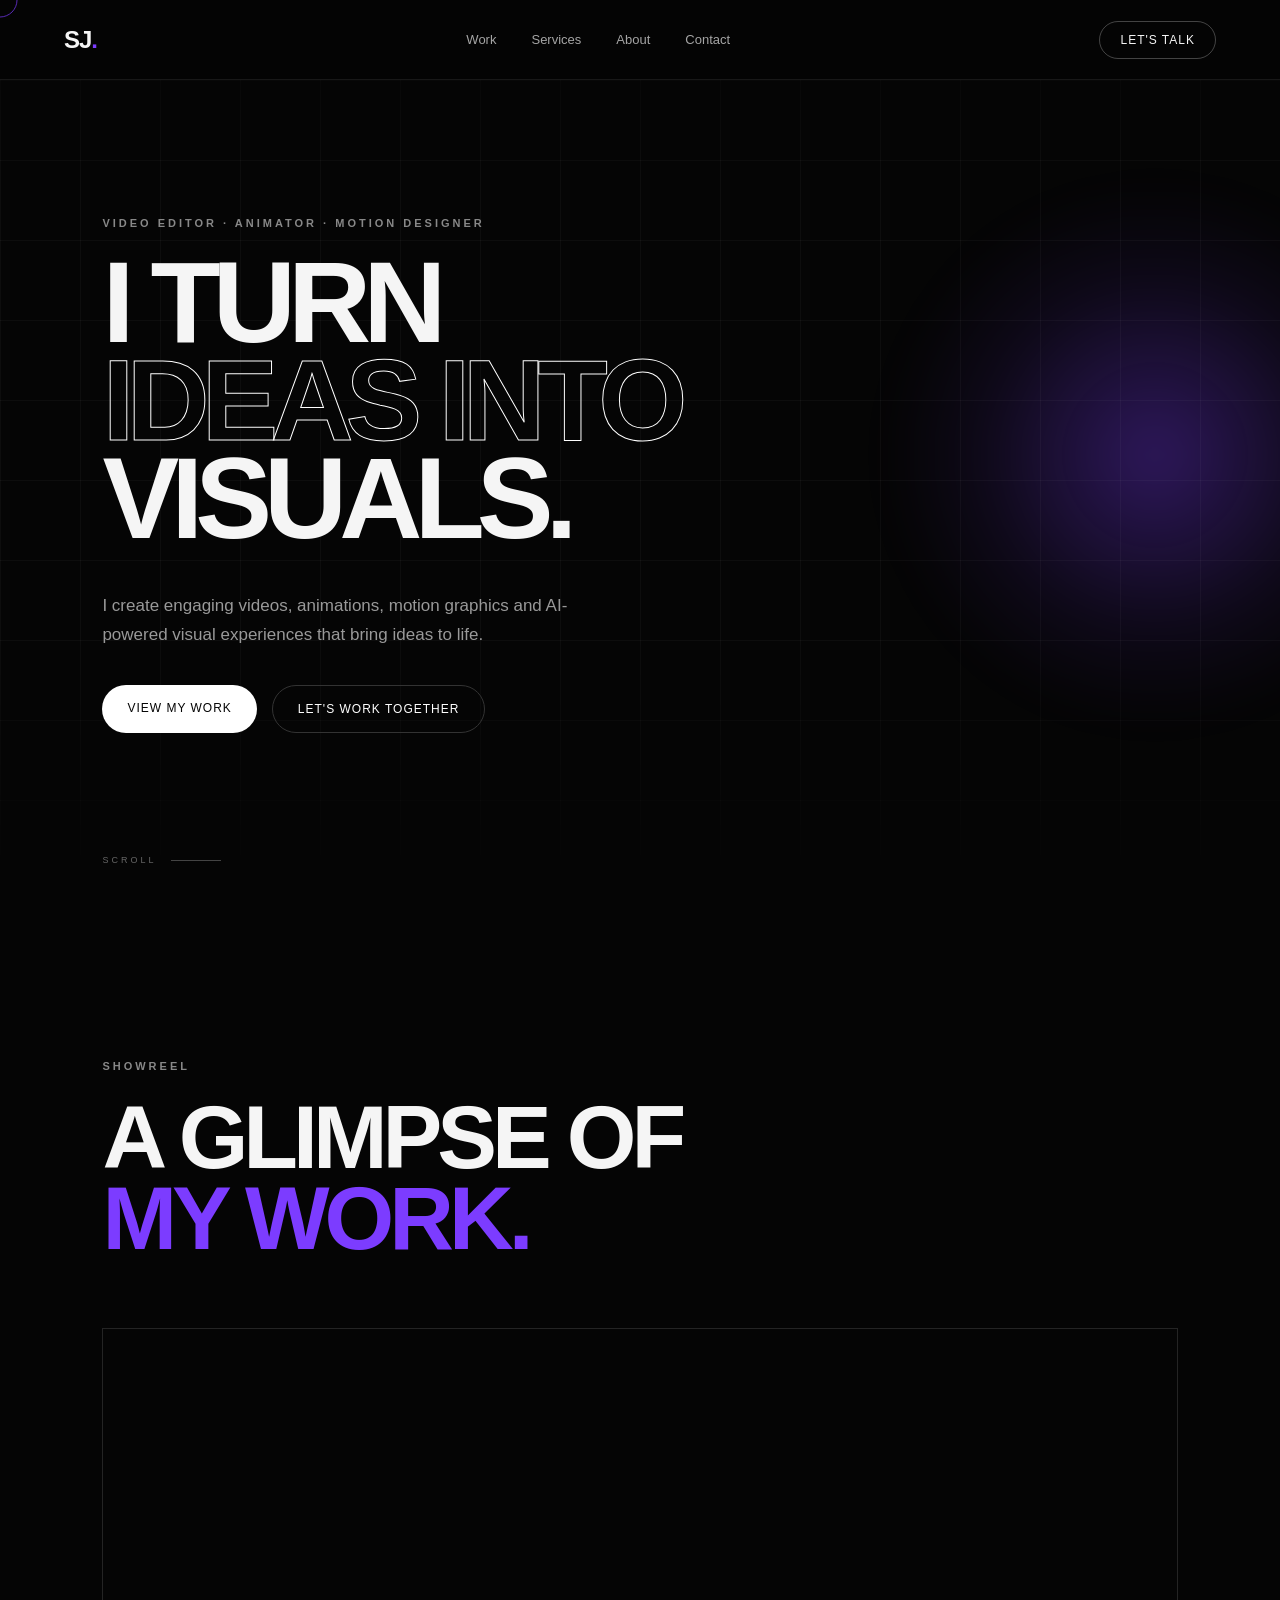
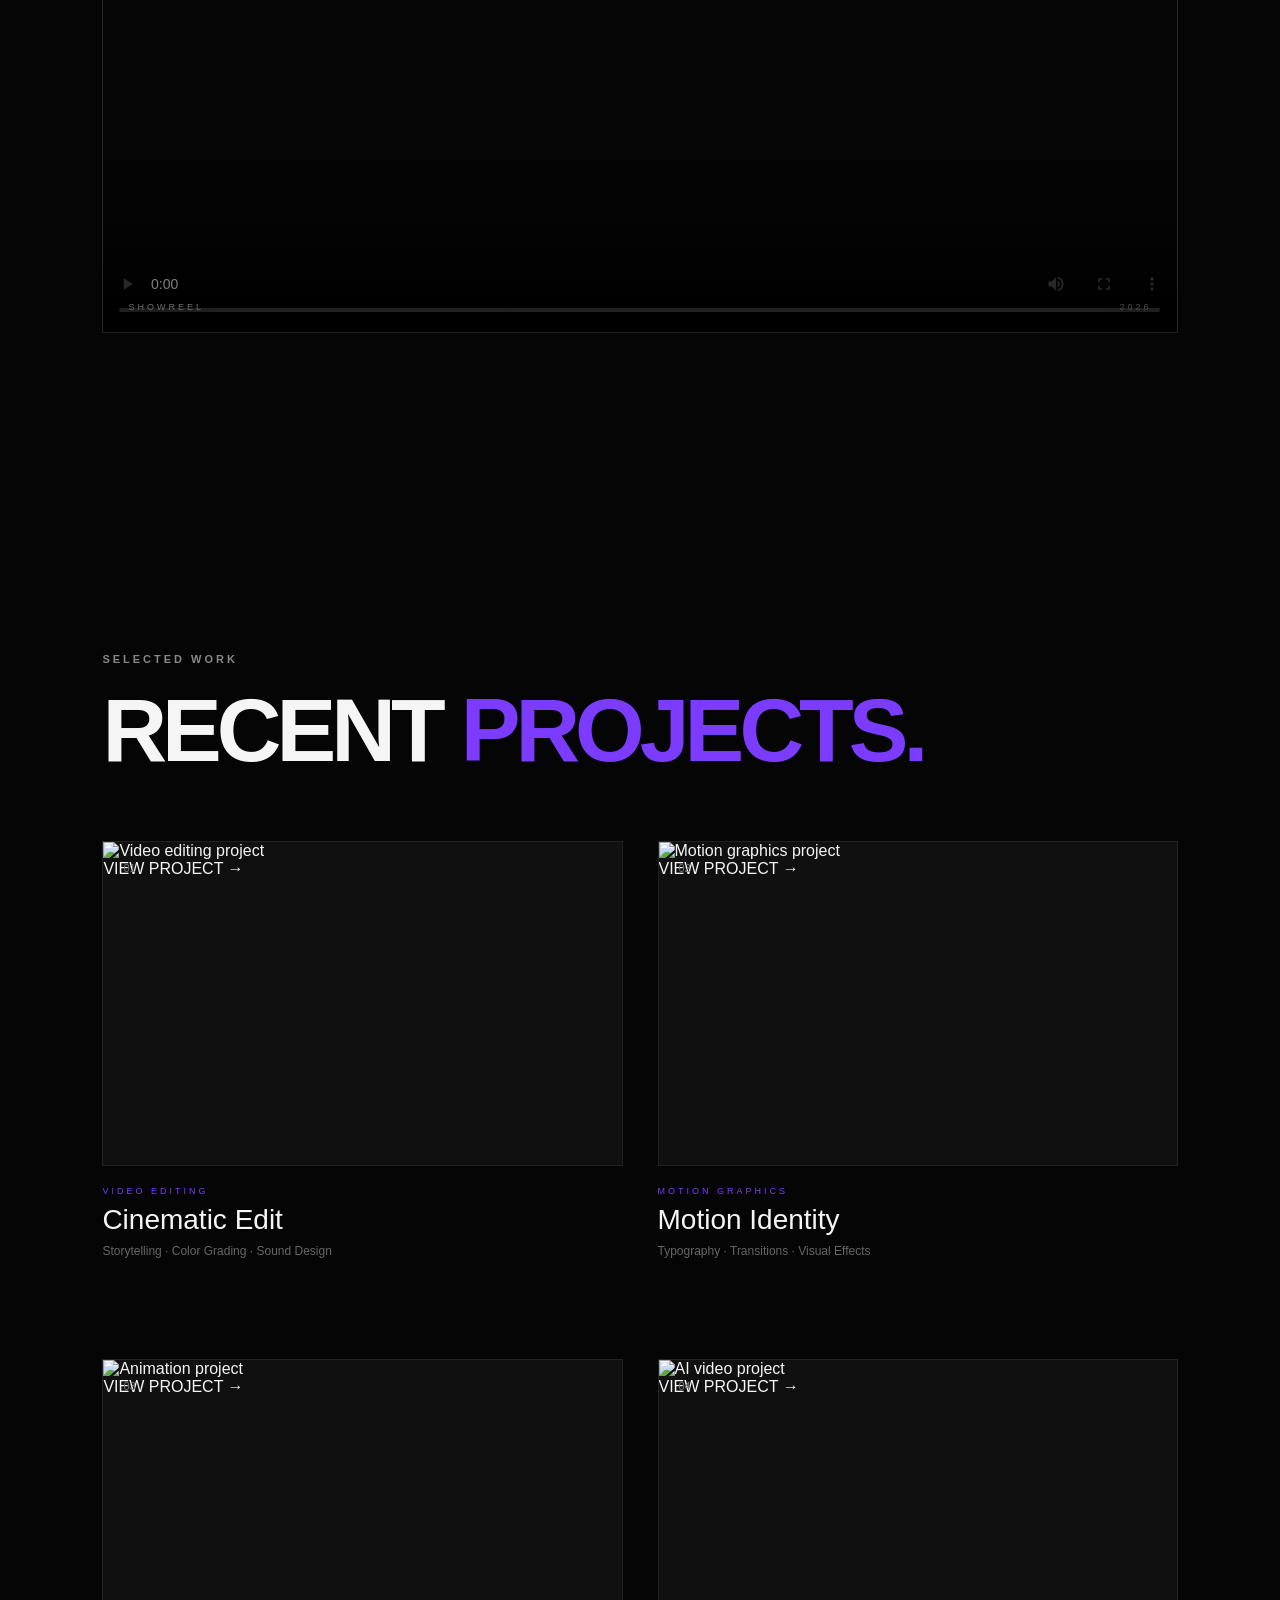
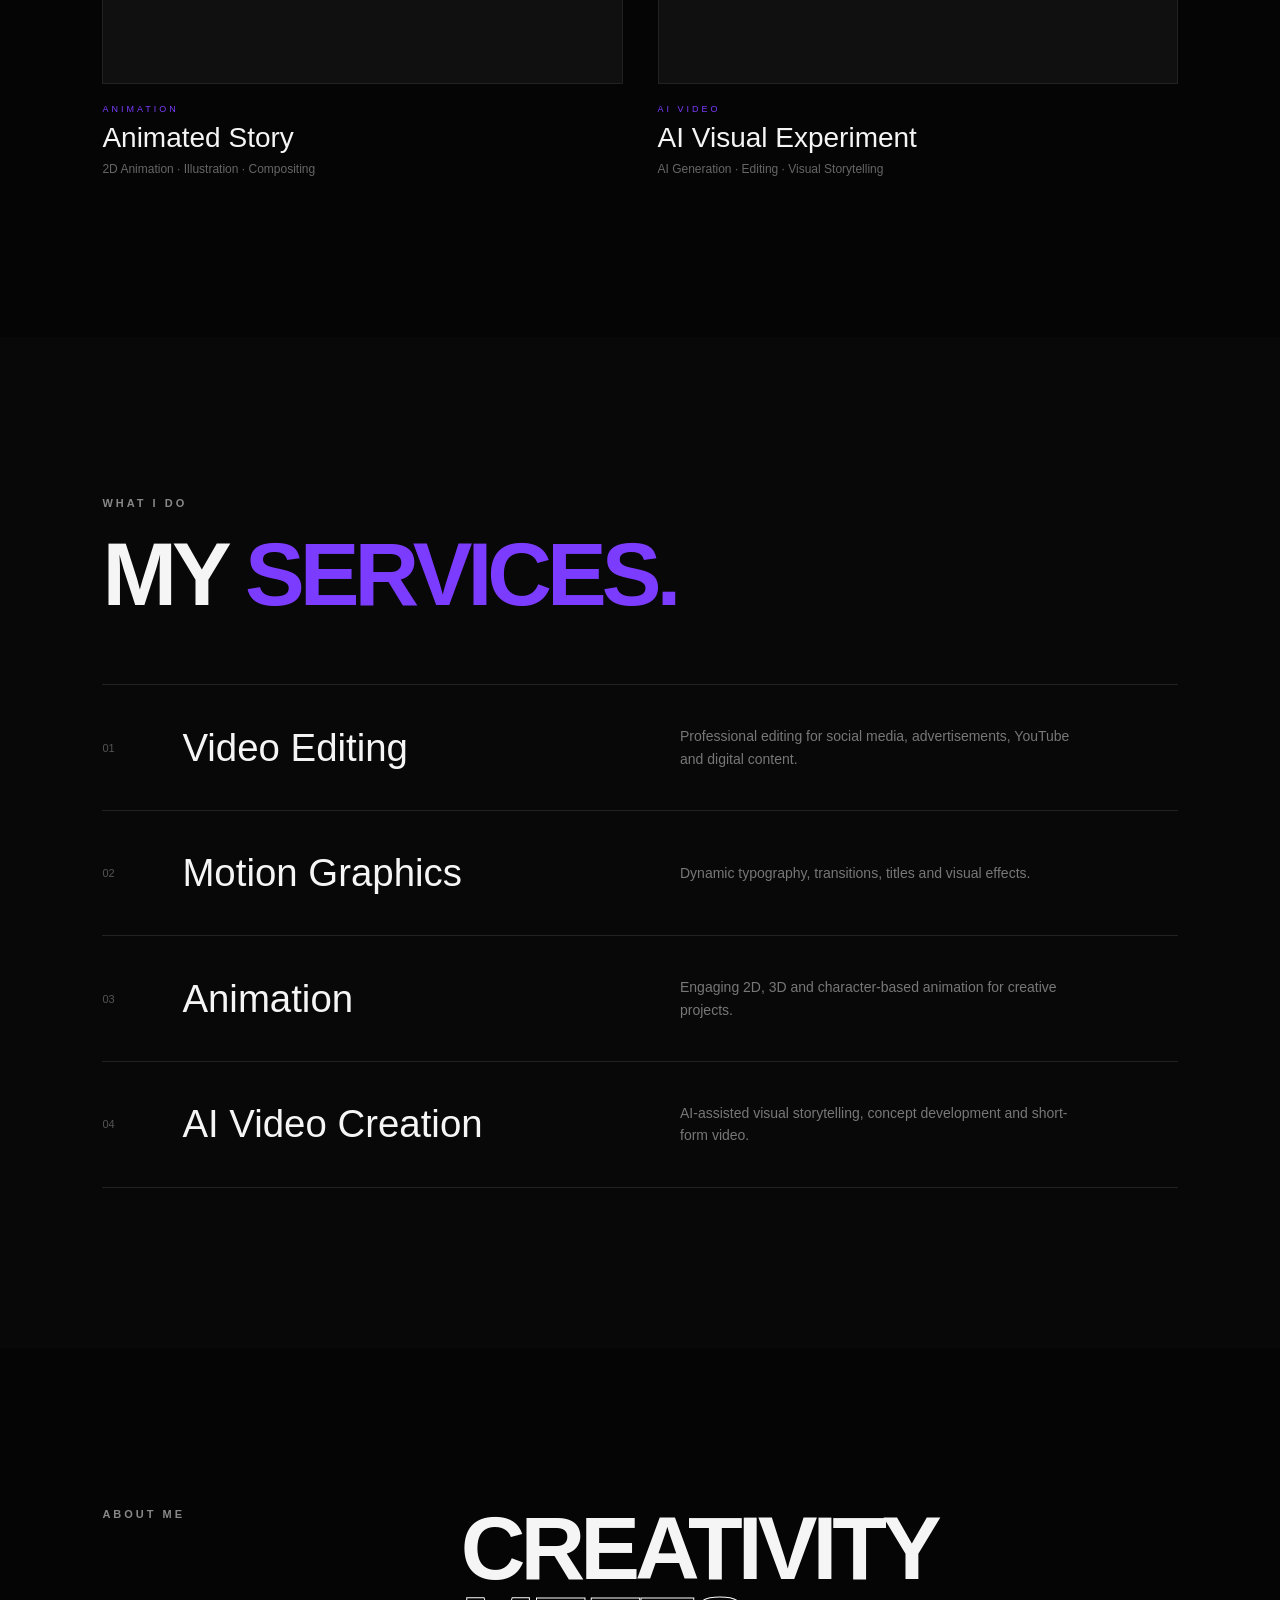
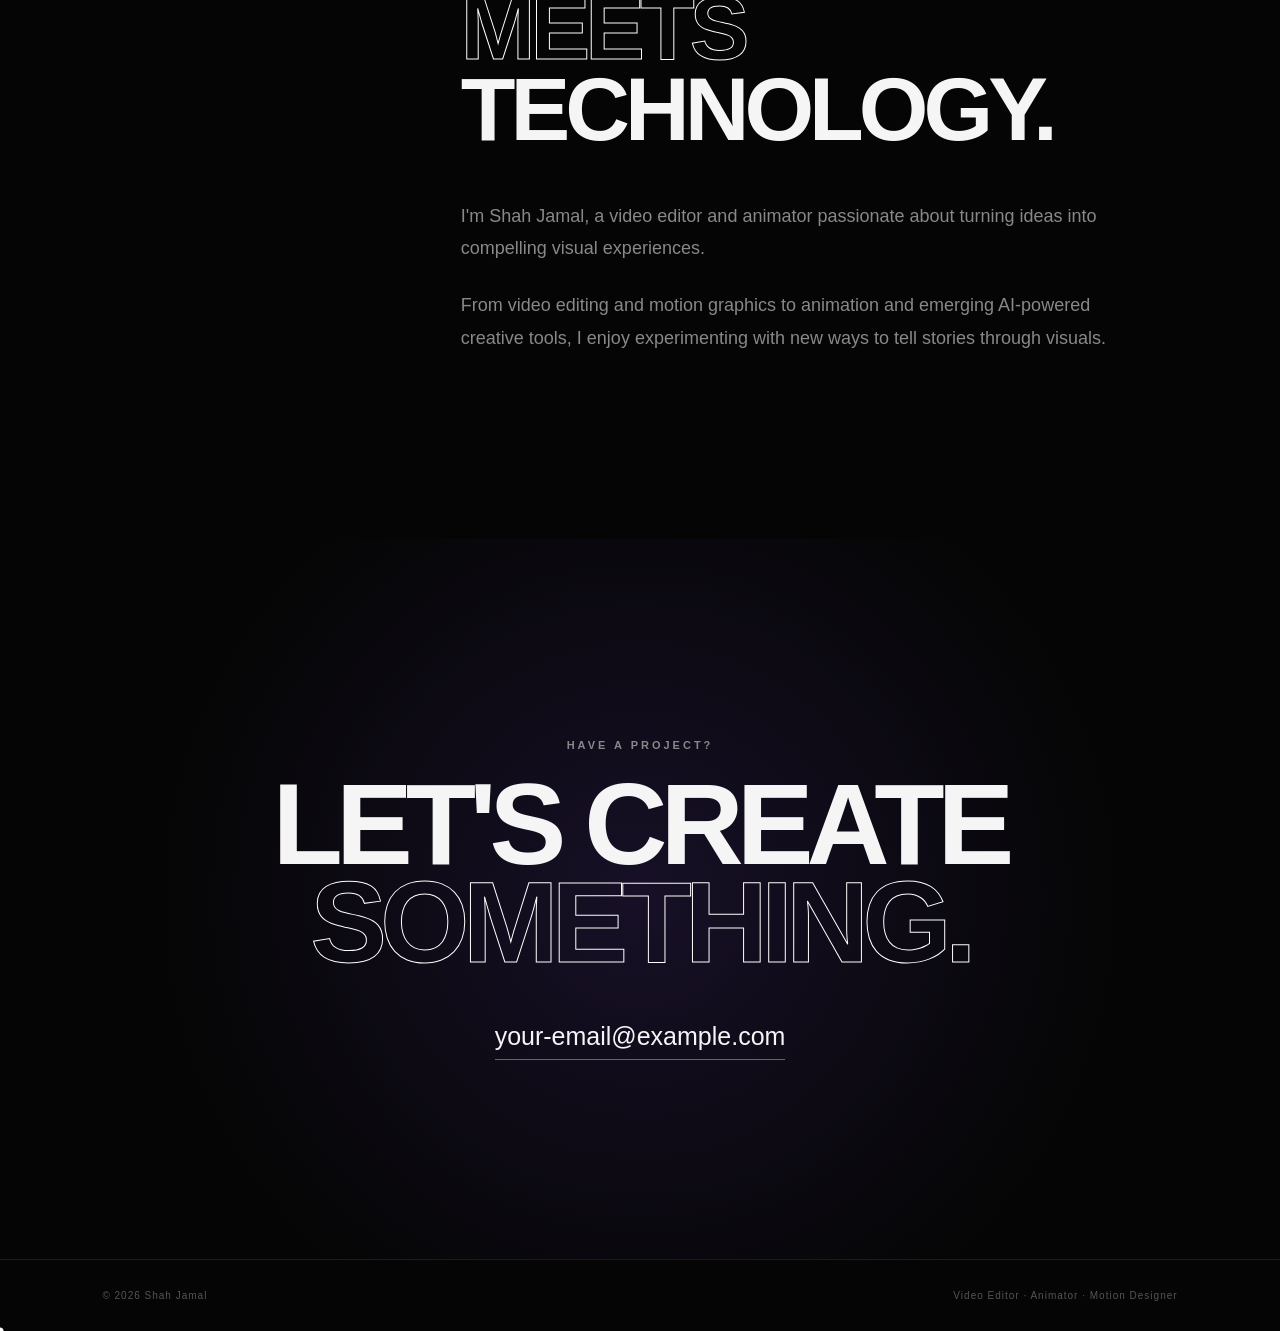
==== commit 50916601: "index.html" ====
--- a/index.html
+++ b/index.html
@@ -148,163 +148,232 @@
              SELECTED WORK
         ========================== -->
 
-        <section id="work" class="work">
-
-            <div class="section-heading">
-
-                <p class="eyebrow">
-                    SELECTED WORK
-                </p>
-
-                <h2>
-                    RECENT <span>PROJECTS.</span>
-                </h2>
-
-            </div>
-
-
-            <div class="projects">
-
-
-                <!-- PROJECT 01 -->
-
-                <article class="project">
-
-                    <div class="project-image">
-
-                        <div class="project-number">
-                            01
-                        </div>
-
-                        <!-- Project thumbnail will go here -->
-
-                        <div class="project-placeholder">
-                            PROJECT 01
-                        </div>
-
-                    </div>
-
-                    <div class="project-info">
-
-                        <p>VIDEO EDITING</p>
-
-                        <h3>
-                            Project Title
-                        </h3>
+<!-- =========================
+     SELECTED WORK
+========================== -->
+
+<section id="work" class="work">
+
+    <div class="section-heading">
+
+        <p class="eyebrow">
+            SELECTED WORK
+        </p>
+
+        <h2>
+            RECENT <span>PROJECTS.</span>
+        </h2>
+
+    </div>
+
+
+    <div class="projects">
+
+
+        <!-- PROJECT 01 -->
+
+        <article class="project">
+
+            <a href="#" class="project-link">
+
+                <div class="project-image">
+
+                    <div class="project-number">
+                        01
+                    </div>
+
+                    <!-- Replace this image URL later -->
+
+                    <img
+                        src="assets/images/project-01.jpg"
+                        alt="Video editing project"
+                    >
+
+                    <div class="project-overlay">
 
                         <span>
-                            Commercial / Social Media
+                            VIEW PROJECT →
                         </span>
 
                     </div>
 
-                </article>
-
-
-
-                <!-- PROJECT 02 -->
-
-                <article class="project">
-
-                    <div class="project-image">
-
-                        <div class="project-number">
-                            02
-                        </div>
-
-                        <div class="project-placeholder">
-                            PROJECT 02
-                        </div>
-
-                    </div>
-
-                    <div class="project-info">
-
-                        <p>MOTION GRAPHICS</p>
-
-                        <h3>
-                            Project Title
-                        </h3>
+                </div>
+
+            </a>
+
+
+            <div class="project-info">
+
+                <p>
+                    VIDEO EDITING
+                </p>
+
+                <h3>
+                    Cinematic Edit
+                </h3>
+
+                <span>
+                    Storytelling · Color Grading · Sound Design
+                </span>
+
+            </div>
+
+        </article>
+
+
+
+        <!-- PROJECT 02 -->
+
+        <article class="project">
+
+            <a href="#" class="project-link">
+
+                <div class="project-image">
+
+                    <div class="project-number">
+                        02
+                    </div>
+
+                    <img
+                        src="assets/images/project-02.jpg"
+                        alt="Motion graphics project"
+                    >
+
+                    <div class="project-overlay">
 
                         <span>
-                            Motion Design / Animation
+                            VIEW PROJECT →
                         </span>
 
                     </div>
 
-                </article>
-
-
-
-                <!-- PROJECT 03 -->
-
-                <article class="project">
-
-                    <div class="project-image">
-
-                        <div class="project-number">
-                            03
-                        </div>
-
-                        <div class="project-placeholder">
-                            PROJECT 03
-                        </div>
-
-                    </div>
-
-                    <div class="project-info">
-
-                        <p>ANIMATION</p>
-
-                        <h3>
-                            Project Title
-                        </h3>
+                </div>
+
+            </a>
+
+
+            <div class="project-info">
+
+                <p>
+                    MOTION GRAPHICS
+                </p>
+
+                <h3>
+                    Motion Identity
+                </h3>
+
+                <span>
+                    Typography · Transitions · Visual Effects
+                </span>
+
+            </div>
+
+        </article>
+
+
+
+        <!-- PROJECT 03 -->
+
+        <article class="project">
+
+            <a href="#" class="project-link">
+
+                <div class="project-image">
+
+                    <div class="project-number">
+                        03
+                    </div>
+
+                    <img
+                        src="assets/images/project-03.jpg"
+                        alt="Animation project"
+                    >
+
+                    <div class="project-overlay">
 
                         <span>
-                            2D / 3D Animation
+                            VIEW PROJECT →
                         </span>
 
                     </div>
 
-                </article>
-
-
-
-                <!-- PROJECT 04 -->
-
-                <article class="project">
-
-                    <div class="project-image">
-
-                        <div class="project-number">
-                            04
-                        </div>
-
-                        <div class="project-placeholder">
-                            PROJECT 04
-                        </div>
-
-                    </div>
-
-                    <div class="project-info">
-
-                        <p>AI VIDEO</p>
-
-                        <h3>
-                            Project Title
-                        </h3>
+                </div>
+
+            </a>
+
+
+            <div class="project-info">
+
+                <p>
+                    ANIMATION
+                </p>
+
+                <h3>
+                    Animated Story
+                </h3>
+
+                <span>
+                    2D Animation · Illustration · Compositing
+                </span>
+
+            </div>
+
+        </article>
+
+
+
+        <!-- PROJECT 04 -->
+
+        <article class="project">
+
+            <a href="#" class="project-link">
+
+                <div class="project-image">
+
+                    <div class="project-number">
+                        04
+                    </div>
+
+                    <img
+                        src="assets/images/project-04.jpg"
+                        alt="AI video project"
+                    >
+
+                    <div class="project-overlay">
 
                         <span>
-                            AI / Creative Video
+                            VIEW PROJECT →
                         </span>
 
                     </div>
 
-                </article>
-
-            </div>
-
-        </section>
+                </div>
+
+            </a>
+
+
+            <div class="project-info">
+
+                <p>
+                    AI VIDEO
+                </p>
+
+                <h3>
+                    AI Visual Experiment
+                </h3>
+
+                <span>
+                    AI Generation · Editing · Visual Storytelling
+                </span>
+
+            </div>
+
+        </article>
+
+
+    </div>
+
+</section>
 
 
 
--- a/style.css
+++ b/style.css
@@ -327,102 +327,108 @@
     width: 100%;
 }
 
-.video-placeholder {
-    aspect-ratio: 16 / 8;
+.showreel-video {
+    position: relative;
+
+    width: 100%;
+
+    aspect-ratio: 16 / 9;
+
+    background: #080808;
+
+    border: 1px solid #242424;
+
+    overflow: hidden;
+
+    transition: border-color 0.5s ease;
+}
+
+.showreel-video:hover {
+    border-color: #7c3cff;
+}
+
+.showreel-video video {
+    width: 100%;
+    height: 100%;
+
+    display: block;
+
+    object-fit: cover;
+
+    background: #050505;
+}
+
+
+/* =========================================
+   SHOWREEL LABEL
+========================================= */
+
+.showreel-label {
+    position: absolute;
+
+    left: 25px;
+    right: 25px;
+    bottom: 20px;
+
+    display: flex;
+    justify-content: space-between;
+
+    pointer-events: none;
+
+    font-size: 9px;
+
+    letter-spacing: 3px;
+
+    color: #ffffff;
+
+    text-shadow:
+        0 2px 10px rgba(0, 0, 0, 0.8);
+}
+
+.showreel-label span:last-child {
+    color: #aaaaaa;
+}
+
+
+/* =========================================
+   SHOWREEL GLOW
+========================================= */
+
+.showreel-video::after {
+    content: "";
+
+    position: absolute;
+
+    inset: 0;
+
+    pointer-events: none;
 
     background:
-        radial-gradient(
-            circle at center,
-            #1c1235,
-            #090909 55%
+        linear-gradient(
+            180deg,
+            transparent 65%,
+            rgba(0, 0, 0, 0.65)
         );
-
-    border: 1px solid #242424;
-
-    display: flex;
-    align-items: center;
-    justify-content: center;
-    flex-direction: column;
-
-    position: relative;
-    overflow: hidden;
-
-    transition: 0.5s ease;
-}
-
-.video-placeholder::before {
-    content: "";
-
-    position: absolute;
-
-    width: 300px;
-    height: 300px;
-
-    border-radius: 50%;
-
-    border: 1px solid rgba(124, 60, 255, 0.3);
-
-    animation: pulse 4s infinite;
-}
-
-@keyframes pulse {
-
-    0% {
-        transform: scale(0.7);
-        opacity: 0.2;
-    }
-
-    50% {
-        transform: scale(1.3);
-        opacity: 0.8;
-    }
-
-    100% {
-        transform: scale(0.7);
-        opacity: 0.2;
-    }
-}
-
-.video-placeholder:hover {
-    border-color: #7c3cff;
-}
-
-.video-placeholder p {
-    margin-top: 20px;
-    font-size: 10px;
-    letter-spacing: 4px;
-    color: #777777;
-}
-
-.play-button {
-    position: relative;
-    z-index: 2;
-
-    width: 75px;
-    height: 75px;
-
-    border-radius: 50%;
-
-    background: #ffffff;
-    color: #050505;
-
-    display: flex;
-    align-items: center;
-    justify-content: center;
-
-    font-size: 20px;
-
-    padding-left: 3px;
-
-    transition: 0.3s ease;
-}
-
-.video-placeholder:hover .play-button {
-    transform: scale(1.1);
-    background: #7c3cff;
-    color: #ffffff;
-}
-
+}
+
+
+/* =========================================
+   MOBILE SHOWREEL
+========================================= */
+
+@media (max-width: 800px) {
+
+    .showreel {
+        padding: 100px 6vw;
+    }
+
+    .showreel-label {
+        left: 15px;
+        right: 15px;
+        bottom: 12px;
+    }
+
+}
 
 /* =========================================
    WORK
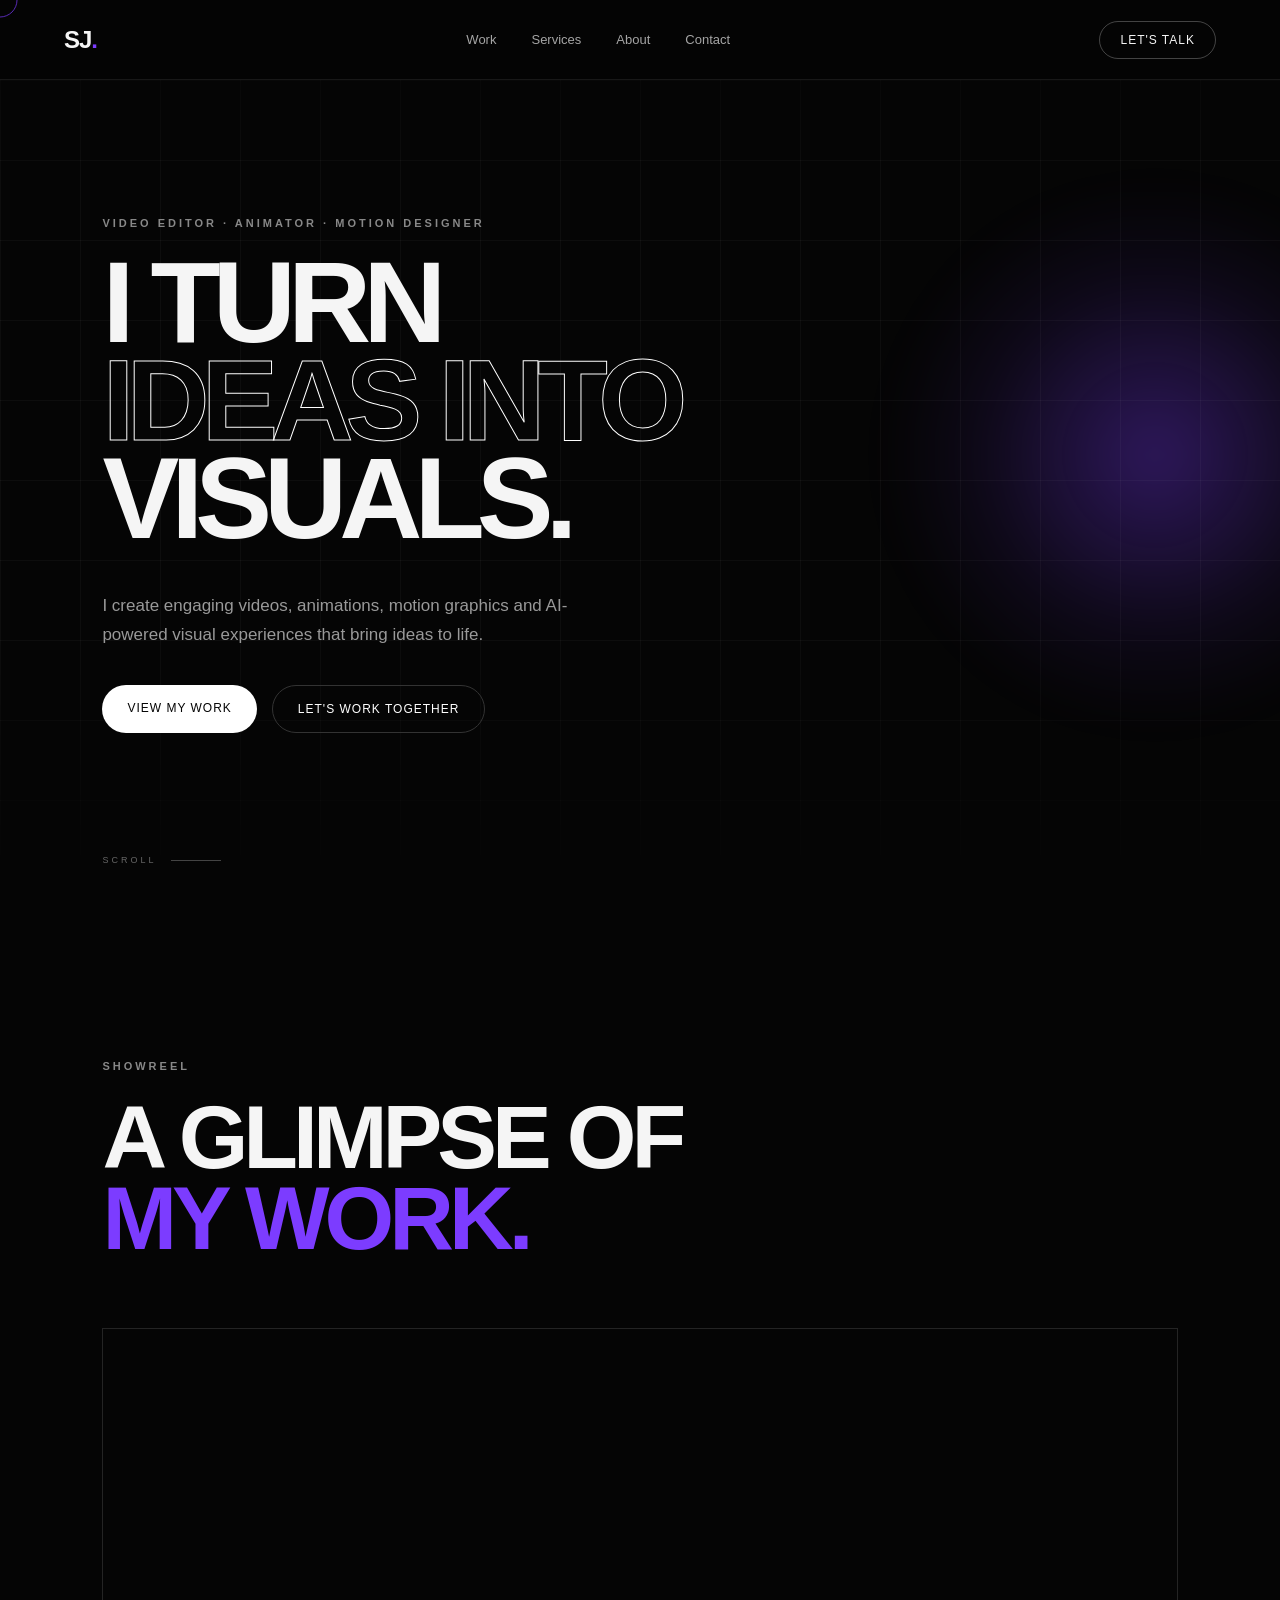
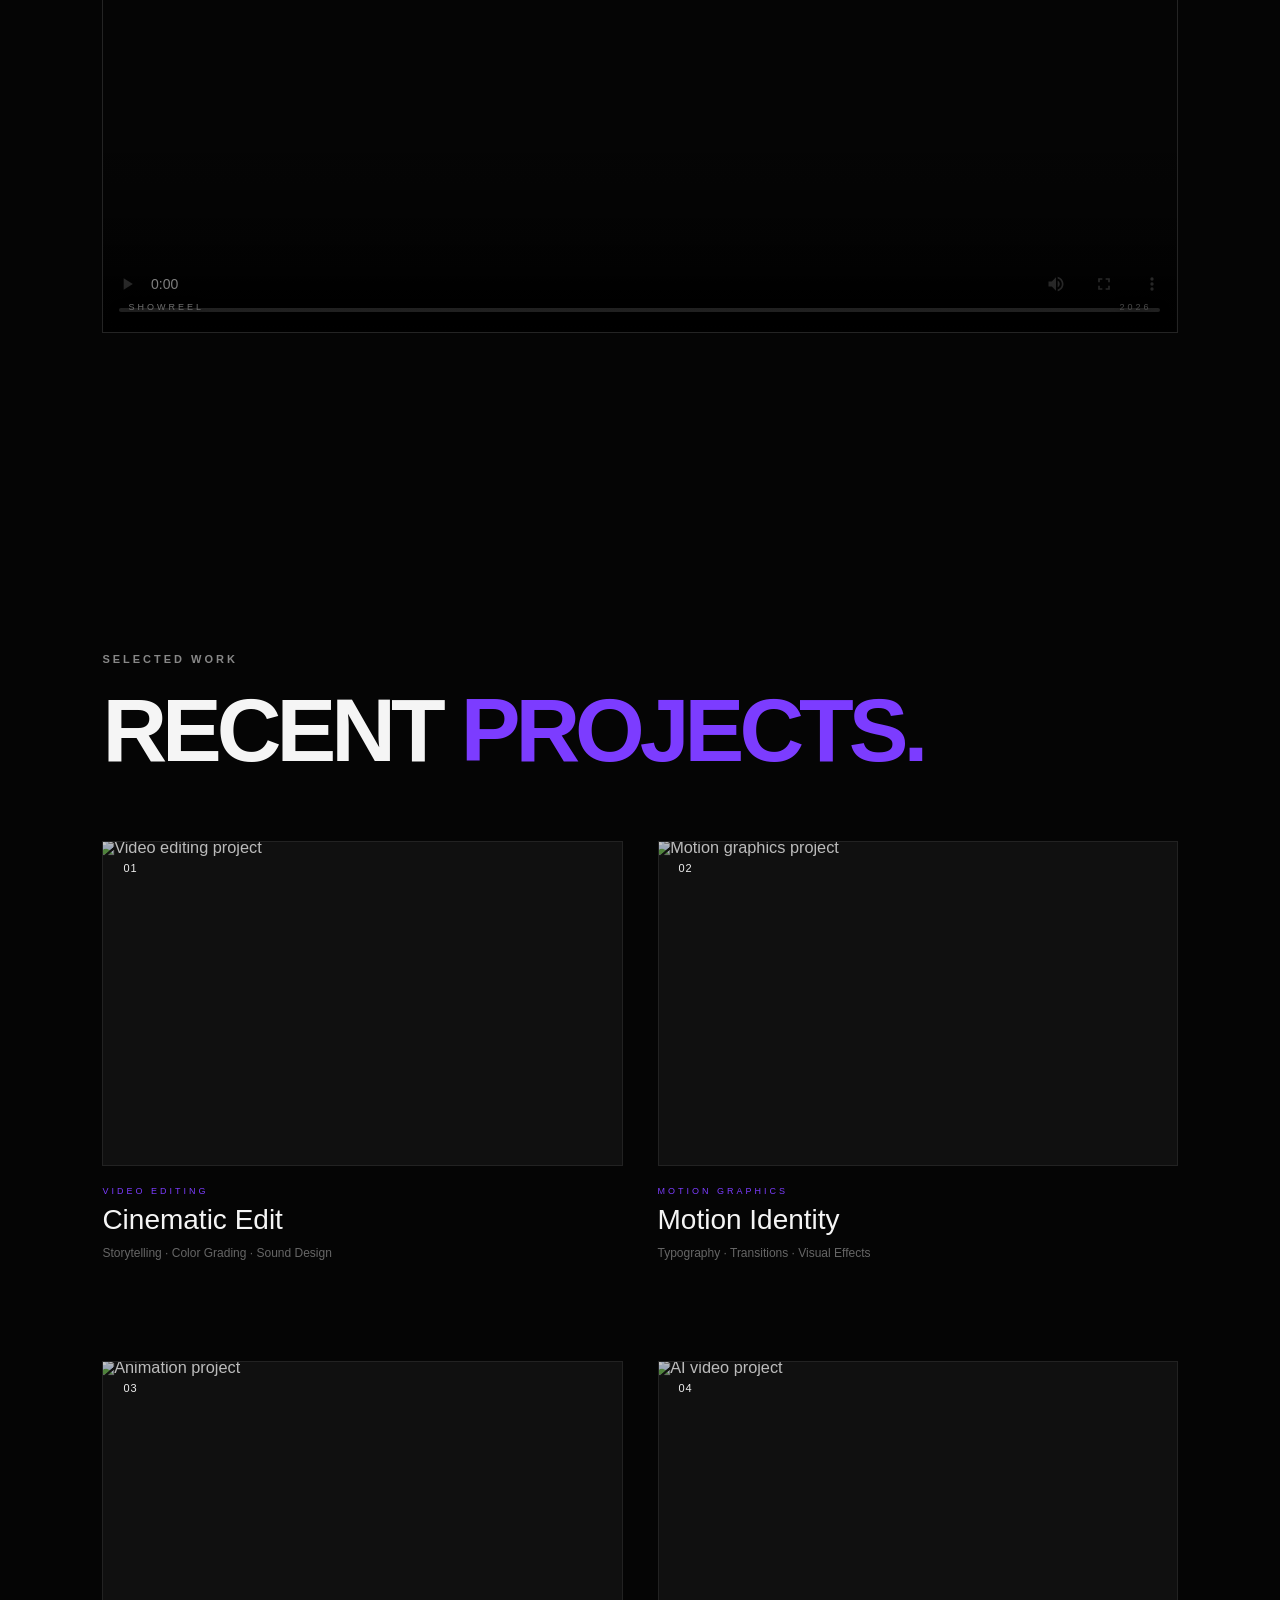
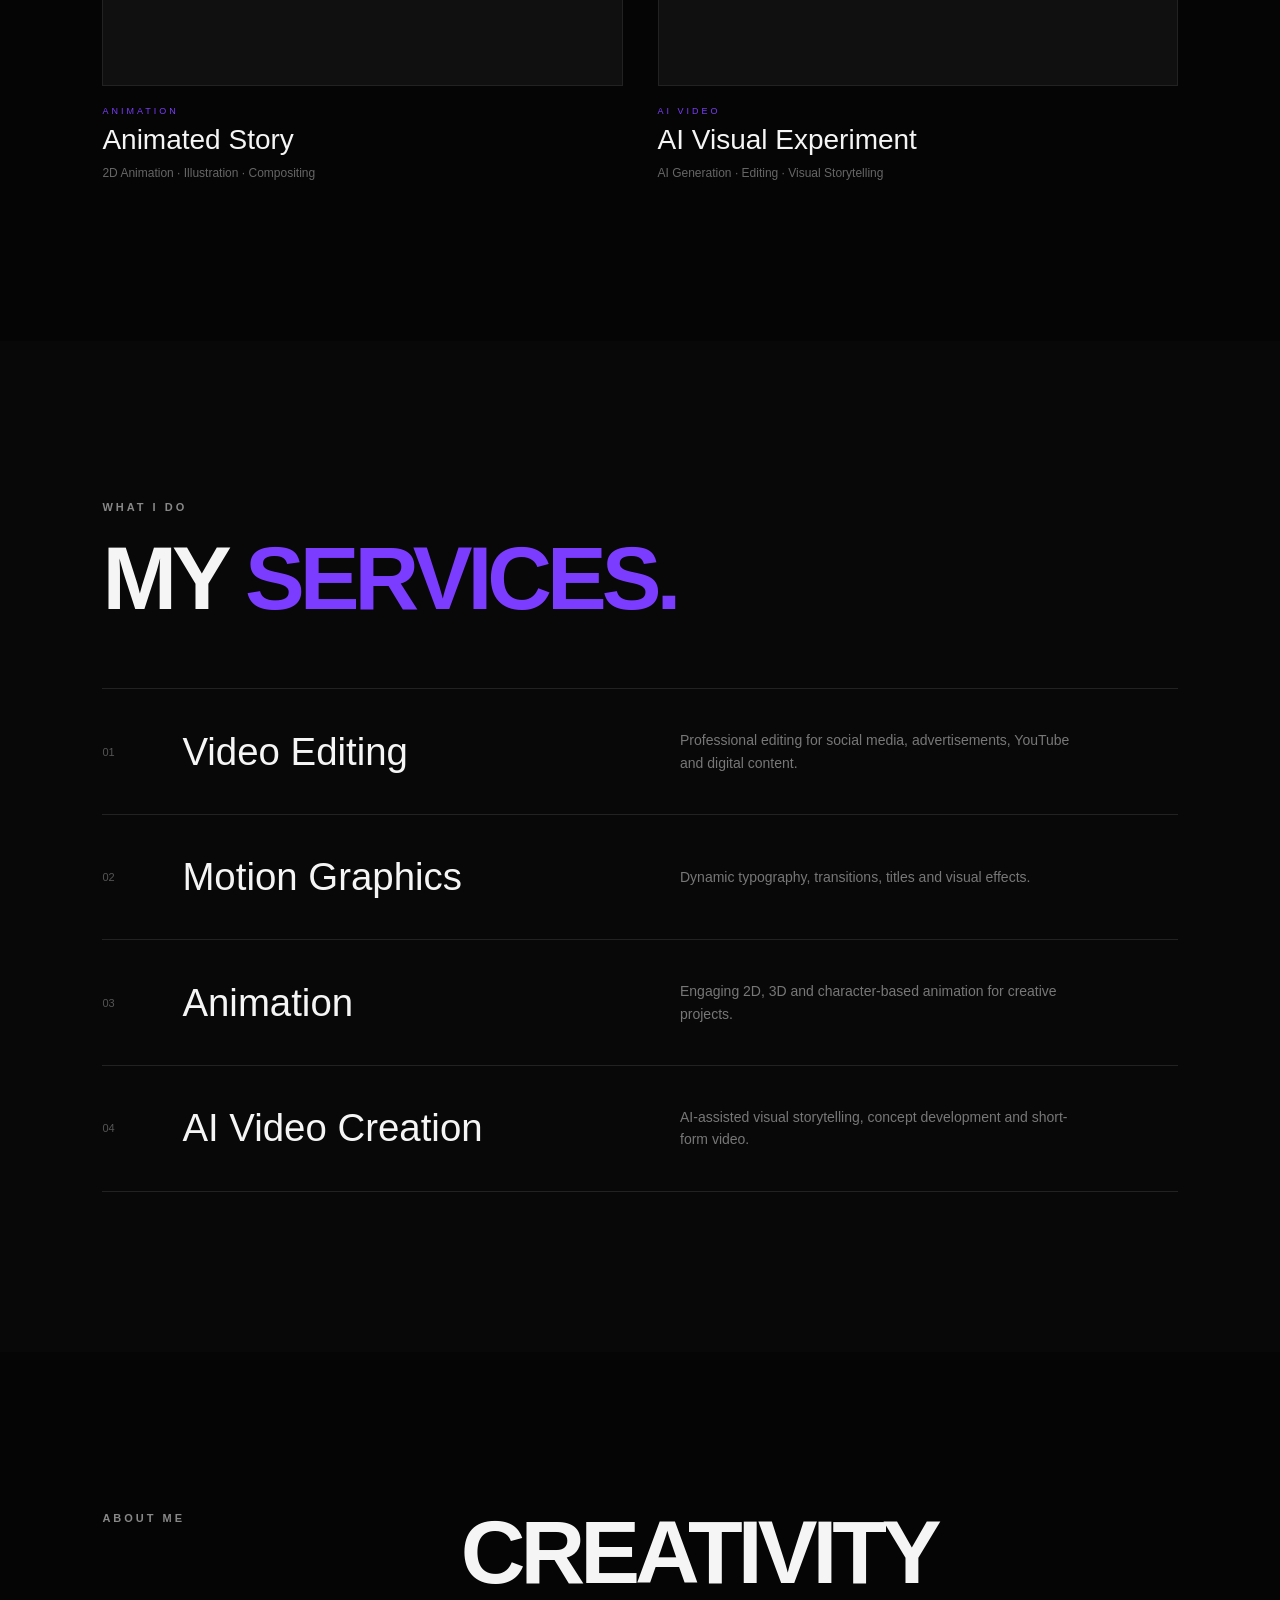
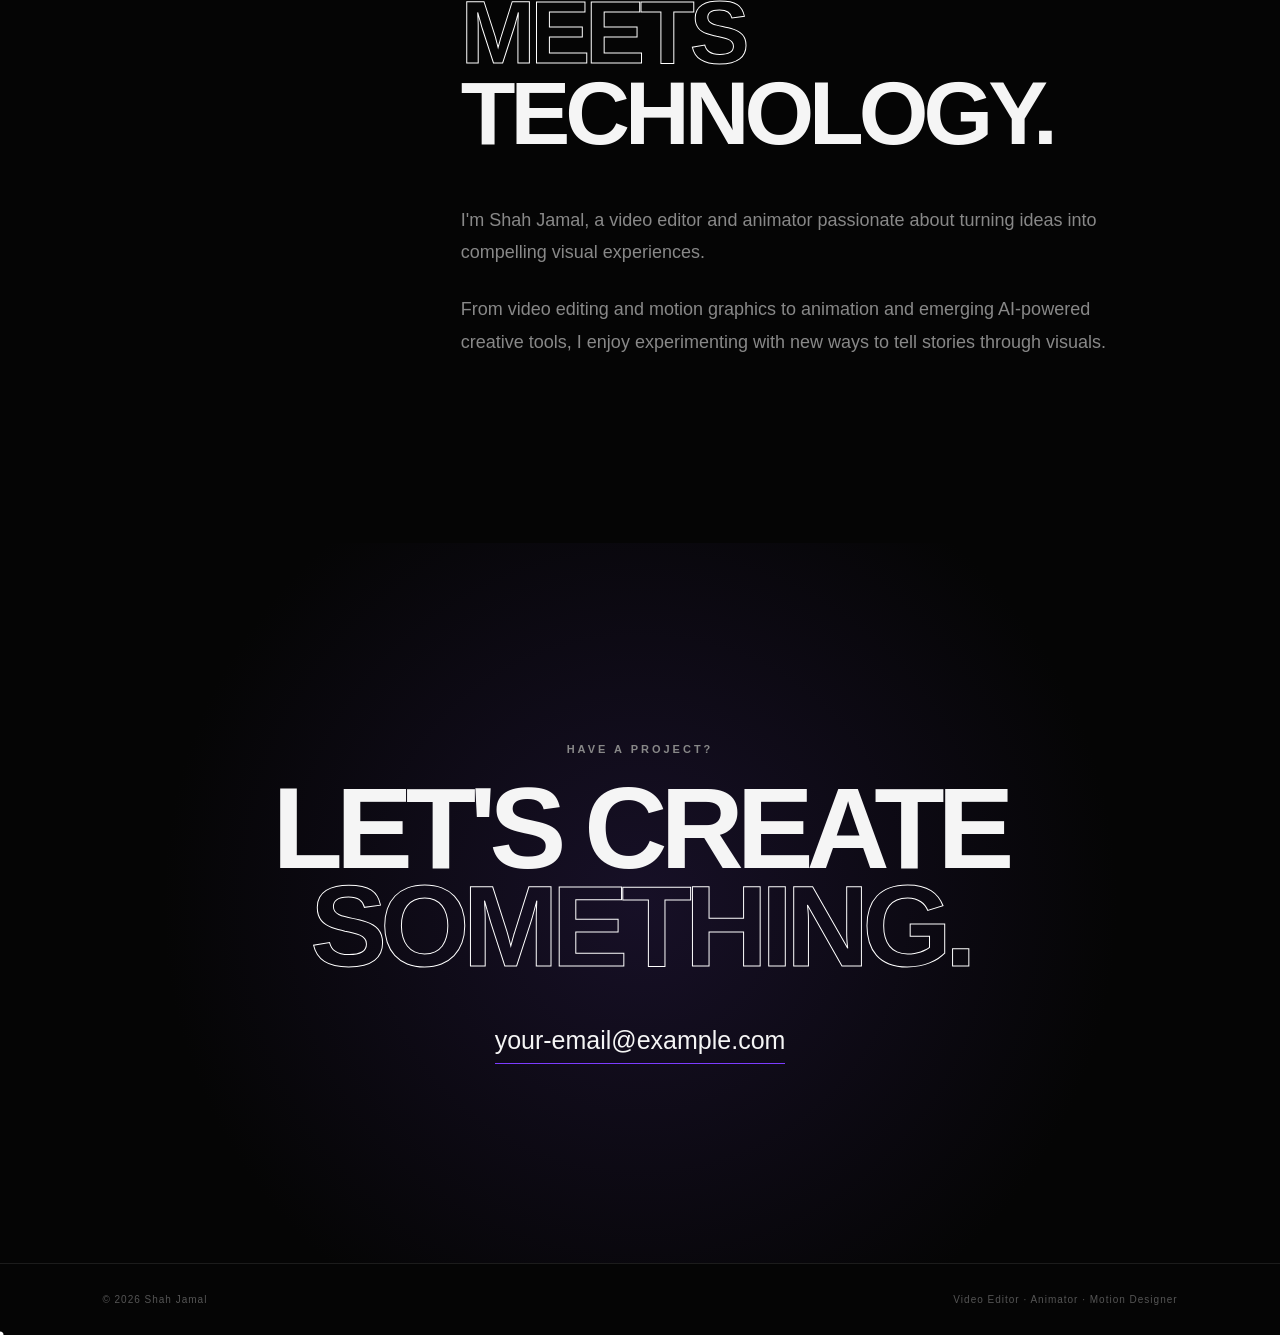
==== commit 8f3ad636: "Connect Project 01 page" ====
--- a/index.html
+++ b/index.html
@@ -174,7 +174,7 @@
 
         <article class="project">
 
-            <a href="#" class="project-link">
+            <a href="projects/project-01.html" class="project-link">
 
                 <div class="project-image">
 
--- a/style.css
+++ b/style.css
@@ -440,7 +440,10 @@
 
 .projects {
     display: grid;
-    grid-template-columns: repeat(2, 1fr);
+
+    grid-template-columns:
+        repeat(2, minmax(0, 1fr));
+
     gap: 100px 35px;
 }
 
@@ -448,6 +451,11 @@
     cursor: pointer;
 }
 
+
+/* =========================================
+   PROJECT IMAGE
+========================================= */
+
 .project-image {
     aspect-ratio: 16 / 10;
 
@@ -456,28 +464,57 @@
     border: 1px solid #222222;
 
     position: relative;
+
     overflow: hidden;
 
-    transition: 0.5s ease;
-}
+    transition:
+        transform 0.6s ease,
+        border-color 0.5s ease;
+}
+
+.project-image img {
+    width: 100%;
+    height: 100%;
+
+    object-fit: cover;
+
+    display: block;
+
+    opacity: 0.75;
+
+    filter: grayscale(20%);
+
+    transform: scale(1.02);
+
+    transition:
+        transform 0.8s ease,
+        opacity 0.6s ease,
+        filter 0.6s ease;
+}
+
+
+/* =========================================
+   PROJECT HOVER
+========================================= */
 
 .project:hover .project-image {
-    transform: scale(0.98);
     border-color: #7c3cff;
-}
-
-.project-placeholder {
-    height: 100%;
-
-    display: flex;
-    align-items: center;
-    justify-content: center;
-
-    color: #333333;
-
-    font-size: 12px;
-    letter-spacing: 4px;
-}
+
+    transform: scale(0.985);
+}
+
+.project:hover .project-image img {
+    transform: scale(1.08);
+
+    opacity: 1;
+
+    filter: grayscale(0%);
+}
+
+
+/* =========================================
+   PROJECT NUMBER
+========================================= */
 
 .project-number {
     position: absolute;
@@ -485,11 +522,84 @@
     top: 20px;
     left: 20px;
 
+    z-index: 3;
+
+    font-size: 11px;
+
+    color: #ffffff;
+
+    letter-spacing: 1px;
+
+    mix-blend-mode: difference;
+}
+
+
+/* =========================================
+   PROJECT OVERLAY
+========================================= */
+
+.project-overlay {
+    position: absolute;
+
+    inset: 0;
+
     z-index: 2;
 
-    font-size: 11px;
-    color: #777777;
-}
+    display: flex;
+
+    align-items: flex-end;
+
+    justify-content: flex-end;
+
+    padding: 25px;
+
+    background:
+        linear-gradient(
+            135deg,
+            transparent 40%,
+            rgba(124, 60, 255, 0.18)
+        );
+
+    opacity: 0;
+
+    transition: opacity 0.5s ease;
+}
+
+.project:hover .project-overlay {
+    opacity: 1;
+}
+
+.project-overlay span {
+    font-size: 10px;
+
+    letter-spacing: 2px;
+
+    color: #ffffff;
+
+    padding: 12px 18px;
+
+    border: 1px solid
+        rgba(255, 255, 255, 0.4);
+
+    background:
+        rgba(0, 0, 0, 0.5);
+
+    backdrop-filter: blur(8px);
+
+    transform: translateY(15px);
+
+    transition:
+        transform 0.5s ease;
+}
+
+.project:hover .project-overlay span {
+    transform: translateY(0);
+}
+
+
+/* =========================================
+   PROJECT INFORMATION
+========================================= */
 
 .project-info {
     padding-top: 20px;
@@ -497,22 +607,48 @@
 
 .project-info p {
     font-size: 9px;
+
     letter-spacing: 3px;
+
     color: #7c3cff;
+
     margin-bottom: 8px;
 }
 
 .project-info h3 {
     font-size: 28px;
+
     font-weight: 500;
-    margin-bottom: 5px;
+
+    margin-bottom: 7px;
+
+    transition: color 0.3s ease;
+}
+
+.project:hover .project-info h3 {
+    color: #7c3cff;
 }
 
 .project-info span {
     font-size: 12px;
+
     color: #666666;
 }
 
+
+/* =========================================
+   MOBILE
+========================================= */
+
+@media (max-width: 800px) {
+
+    .projects {
+        grid-template-columns: 1fr;
+
+        gap: 70px;
+    }
+
+}
 
 /* =========================================
    SERVICES
